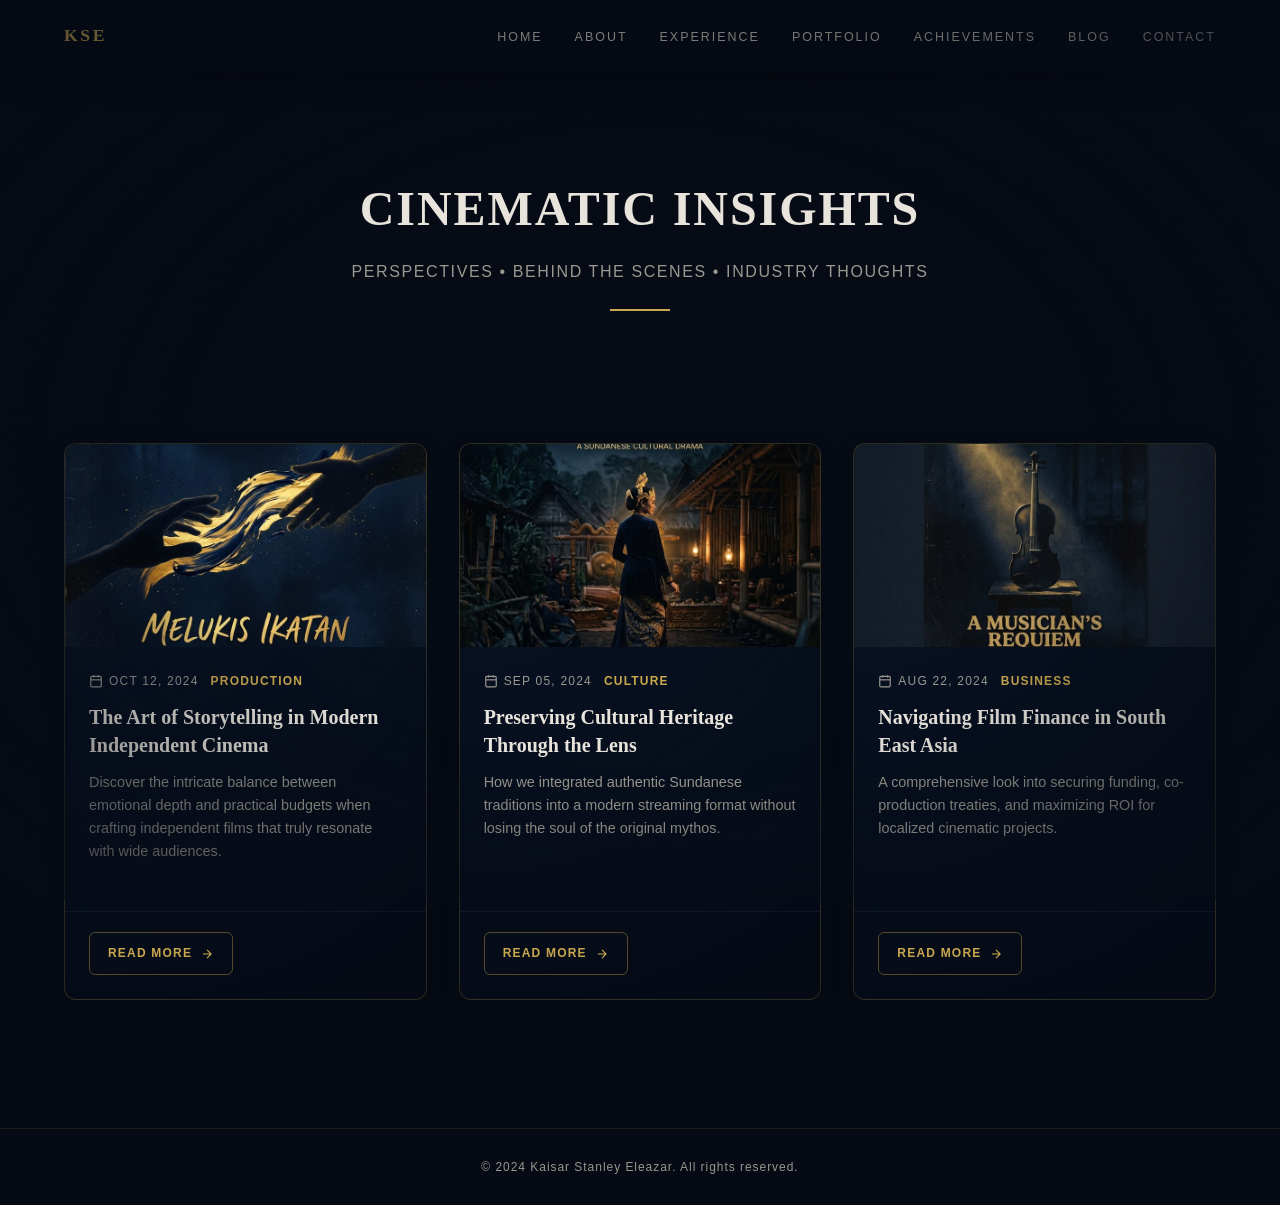
==== blog/index.html @ b25c6822 "fix" ====
<!DOCTYPE html>
<html lang="en">
  <head>
    <meta charset="UTF-8" />
    <meta name="viewport" content="width=device-width, initial-scale=1.0" />
    <title>Blog - Kaisar Stanley Eleazar | Film Producer</title>
    <meta
      name="description"
      content="Insights, behind-the-scenes stories, and perspectives on film production and creative industry by Kaisar Stanley Eleazar."
    />
    <link rel="preconnect" href="https://fonts.googleapis.com" />
    <link rel="preconnect" href="https://fonts.gstatic.com" crossorigin />
    <link
      href="https://fonts.googleapis.com/css2?family=Playfair+Display:ital,wght@0,400;0,600;0,700;1,400&family=Poppins:wght@300;400;500;600&display=swap"
      rel="stylesheet"
    />
    <link rel="stylesheet" href="../css/style.css" />
  </head>
  <body>
    <div class="grain" id="grain" aria-hidden="true"></div>
    <div class="vignette" aria-hidden="true"></div>

    <!-- ========== NAVBAR ========== -->
    <nav class="navbar navbar--solid" id="navbar" role="navigation" aria-label="Main navigation">
      <div class="container navbar__inner">
        <a href="../" class="navbar__logo" id="navLogo">KSE</a>
        <ul class="navbar__links" id="navLinks">
          <li><a href="../#hero" class="navbar__link">Home</a></li>
          <li><a href="../#about" class="navbar__link">About</a></li>
          <li><a href="../#experience" class="navbar__link">Experience</a></li>
          <li><a href="../#portfolio" class="navbar__link">Portfolio</a></li>
          <li><a href="../#achievements" class="navbar__link">Achievements</a></li>
          <li><a href="./" class="navbar__link active">Blog</a></li>
          <li><a href="../#contact" class="navbar__link">Contact</a></li>
        </ul>
        <button class="hamburger" id="hamburger" aria-label="Toggle menu" aria-expanded="false">
          <span></span><span></span><span></span>
        </button>
      </div>
    </nav>

    <!-- ========== BLOG HERO ========== -->
    <section class="blog-hero section-pad" style="padding-top: 180px; padding-bottom: 60px;">
      <div class="container">
        <div class="section-header reveal text-center">
          <h1 class="heading-lg">Cinematic Insights</h1>
          <p class="subtitle" style="margin-left: auto; margin-right: auto; text-align: center;">Perspectives &bull; Behind The Scenes &bull; Industry Thoughts</p>
          <hr class="section-divider" style="margin: 24px auto;" />
        </div>
      </div>
    </section>

    <!-- ========== BLOG LISTING ========== -->
    <section class="blog-listing section-pad" style="padding-top: 0;">
      <div class="container">
        <div class="blog-listing__grid">
          
          <!-- Article 1 -->
          <article class="blog-card reveal d1">
            <a href="art-of-storytelling/" class="blog-card__link">
              <div class="blog-card__img-wrap">
                <img src="../assets/images/melukis-ikatan.jpg" alt="The Art of Storytelling" class="blog-card__img" />
              </div>
              <div class="blog-card__body">
                <div class="blog-card__meta">
                  <span class="blog-card__date">
                    <svg viewBox="0 0 24 24" width="14" height="14" fill="none" stroke="currentColor" stroke-width="2"><rect x="3" y="4" width="18" height="18" rx="2" ry="2"></rect><line x1="16" y1="2" x2="16" y2="6"></line><line x1="8" y1="2" x2="8" y2="6"></line><line x1="3" y1="10" x2="21" y2="10"></line></svg>
                    Oct 12, 2024
                  </span>
                  <span class="blog-card__category">Production</span>
                </div>
                <h2 class="blog-card__title">The Art of Storytelling in Modern Independent Cinema</h2>
                <p class="blog-card__excerpt">
                  Discover the intricate balance between emotional depth and practical budgets when crafting independent films that truly resonate with wide audiences.
                </p>
              </div>
              <div class="blog-card__footer" style="padding: 0 24px 24px;">
                <div class="blog-card__readmore">
                  Read More
                  <svg viewBox="0 0 24 24" fill="none" stroke="currentColor" stroke-width="2"><path d="M5 12h14M12 5l7 7-7 7"/></svg>
                </div>
              </div>
            </a>
          </article>


          <!-- Article 2 -->
          <article class="blog-card reveal d2">
            <a href="preserving-cultural-heritage/" class="blog-card__link">
              <div class="blog-card__img-wrap">
                <img src="../assets/images/rasindeu.jpg" alt="Cultural Heritage" class="blog-card__img" />
              </div>
              <div class="blog-card__body">
                <div class="blog-card__meta">
                  <span class="blog-card__date">
                    <svg viewBox="0 0 24 24" width="14" height="14" fill="none" stroke="currentColor" stroke-width="2"><rect x="3" y="4" width="18" height="18" rx="2" ry="2"></rect><line x1="16" y1="2" x2="16" y2="6"></line><line x1="8" y1="2" x2="8" y2="6"></line><line x1="3" y1="10" x2="21" y2="10"></line></svg>
                    Sep 05, 2024
                  </span>
                  <span class="blog-card__category">Culture</span>
                </div>
                <h2 class="blog-card__title">Preserving Cultural Heritage Through the Lens</h2>
                <p class="blog-card__excerpt">
                  How we integrated authentic Sundanese traditions into a modern streaming format without losing the soul of the original mythos.
                </p>
              </div>
              <div class="blog-card__footer" style="padding: 0 24px 24px;">
                <div class="blog-card__readmore">
                  Read More
                  <svg viewBox="0 0 24 24" fill="none" stroke="currentColor" stroke-width="2"><path d="M5 12h14M12 5l7 7-7 7"/></svg>
                </div>
              </div>
            </a>
          </article>

          <!-- Article 3 -->
          <article class="blog-card reveal d3">
            <a href="navigating-film-finance/" class="blog-card__link">
              <div class="blog-card__img-wrap">
                <!-- Updated with real film image -->
                <img src="../assets/images/musicians-requiem.jpg" alt="Film Finance" class="blog-card__img" />
              </div>
              <div class="blog-card__body">
                <div class="blog-card__meta">
                  <span class="blog-card__date">
                    <svg viewBox="0 0 24 24" width="14" height="14" fill="none" stroke="currentColor" stroke-width="2"><rect x="3" y="4" width="18" height="18" rx="2" ry="2"></rect><line x1="16" y1="2" x2="16" y2="6"></line><line x1="8" y1="2" x2="8" y2="6"></line><line x1="3" y1="10" x2="21" y2="10"></line></svg>
                    Aug 22, 2024
                  </span>
                  <span class="blog-card__category">Business</span>
                </div>
                <h2 class="blog-card__title">Navigating Film Finance in South East Asia</h2>
                <p class="blog-card__excerpt">
                  A comprehensive look into securing funding, co-production treaties, and maximizing ROI for localized cinematic projects.
                </p>
              </div>
              <div class="blog-card__footer" style="padding: 0 24px 24px;">
                <div class="blog-card__readmore">
                  Read More
                  <svg viewBox="0 0 24 24" fill="none" stroke="currentColor" stroke-width="2"><path d="M5 12h14M12 5l7 7-7 7"/></svg>
                </div>
              </div>
            </a>
          </article>

        </div>
      </div>
    </section>

    <!-- ========== BACK TO TOP ========== -->
    <button class="scroll-top" id="scrollTop" aria-label="Scroll to top">
      <svg
        viewBox="0 0 24 24"
        fill="none"
        stroke="currentColor"
        stroke-width="2.5"
        stroke-linecap="round"
        stroke-linejoin="round"
      >
        <polyline points="18 15 12 9 6 15" />
      </svg>
    </button>

    <!-- ========== FOOTER ========== -->
    <footer class="footer" role="contentinfo">
      <div class="container">
        <p class="footer__text">&copy; 2024 Kaisar Stanley Eleazar. All rights reserved.</p>
      </div>
    </footer>

    <!-- Global Interactions -->
    <script src="../js/script.js"></script>
  </body>
</html>
---- css/style.css ----
/* ============================================================
   KAISAR STANLEY ELEAZAR — CINEMATIC PORTFOLIO
   Premium Design System
   ============================================================ */

/* ---------- RESET ---------- */
*,
*::before,
*::after {
  margin: 0;
  padding: 0;
  box-sizing: border-box;
}

:root {
  --bg: #050a14;
  --bg-alt: #0b1d3a;
  --bg-card: rgba(11, 29, 58, 0.5);
  --gold: #c9a74e;
  --gold-dim: rgba(201, 167, 78, 0.35);
  --gold-glow: rgba(201, 167, 78, 0.15);
  --gold-subtle: rgba(201, 167, 78, 0.08);
  --text: #e8e4dc;
  --text-muted: #9a978f;
  --border: rgba(201, 167, 78, 0.12);
  --overlay: rgba(5, 10, 20, 0.7);

  --ff-heading: "Cinzel", serif;
  --ff-body: "Inter", sans-serif;
  --nav-h: 72px;
  --ease: cubic-bezier(0.22, 1, 0.36, 1);
}

html {
  scroll-behavior: smooth;
  -webkit-font-smoothing: antialiased;
}

body {
  font-family: var(--ff-body);
  background: var(--bg);
  color: var(--text);
  line-height: 1.7;
  overflow-x: hidden;
}

img {
  display: block;
  max-width: 100%;
  height: auto;
}

a {
  color: inherit;
  text-decoration: none;
}

ul {
  list-style: none;
}

button {
  font-family: inherit;
}

/* ---------- SCROLLBAR ---------- */
::-webkit-scrollbar {
  width: 5px;
}

::-webkit-scrollbar-track {
  background: var(--bg);
}

::-webkit-scrollbar-thumb {
  background: var(--bg-alt);
  border-radius: 3px;
}

::-webkit-scrollbar-thumb:hover {
  background: var(--gold-dim);
}

::selection {
  background: var(--gold-dim);
  color: var(--text);
}

/* ---------- UTILITIES ---------- */
.container {
  width: 90%;
  max-width: 1200px;
  margin-inline: auto;
}

.section-pad {
  padding-block: clamp(80px, 10vw, 140px);
}

.sr-only {
  position: absolute;
  width: 1px;
  height: 1px;
  overflow: hidden;
  clip: rect(0, 0, 0, 0);
  border: 0;
}

/* ---------- SCROLL PROGRESS ---------- */
.scroll-progress {
  position: fixed;
  top: 0;
  left: 0;
  height: 3px;
  background: linear-gradient(90deg, var(--gold), #e8d48e, var(--gold));
  width: 0%;
  z-index: 10001;
  transition: width 0.1s linear;
  box-shadow: 0 0 10px var(--gold-glow);
}

/* ---------- PRELOADER ---------- */
.preloader {
  position: fixed;
  inset: 0;
  z-index: 20000;
  background: var(--bg);
  display: flex;
  flex-direction: column;
  align-items: center;
  justify-content: center;
  transition:
    opacity 0.8s var(--ease),
    visibility 0.8s;
}

.preloader.hidden {
  opacity: 0;
  visibility: hidden;
  pointer-events: none;
}

.preloader__logo {
  font-family: var(--ff-heading);
  font-size: clamp(1.4rem, 3vw, 2rem);
  letter-spacing: 0.4em;
  text-transform: uppercase;
  color: var(--gold);
  animation: preloaderPulse 1.5s ease-in-out infinite;
}

.preloader__bar {
  width: 140px;
  height: 2px;
  background: rgba(201, 167, 78, 0.12);
  margin-top: 28px;
  border-radius: 2px;
  overflow: hidden;
}

.preloader__fill {
  height: 100%;
  background: var(--gold);
  width: 0;
  animation: preloaderFill 2s var(--ease) forwards;
}

@keyframes preloaderPulse {

  0%,
  100% {
    opacity: 0.4;
  }

  50% {
    opacity: 1;
  }
}

@keyframes preloaderFill {
  to {
    width: 100%;
  }
}

/* ---------- GRAIN & VIGNETTE ---------- */
.grain {
  position: fixed;
  inset: 0;
  pointer-events: none;
  z-index: 9999;
  opacity: 0.04;
  background-image: url("data:image/svg+xml,%3Csvg viewBox='0 0 512 512' xmlns='http://www.w3.org/2000/svg'%3E%3Cfilter id='n'%3E%3CfeTurbulence type='fractalNoise' baseFrequency='0.9' numOctaves='4' stitchTiles='stitch'/%3E%3C/filter%3E%3Crect width='100%25' height='100%25' filter='url(%23n)'/%3E%3C/svg%3E");
  background-size: 256px;
  mix-blend-mode: overlay;
}

.vignette {
  position: fixed;
  inset: 0;
  pointer-events: none;
  z-index: 9998;
  background: radial-gradient(ellipse at center,
      transparent 50%,
      rgba(5, 10, 20, 0.65) 100%);
}

/* ---------- NAVBAR ---------- */
.navbar {
  position: fixed;
  top: 0;
  left: 0;
  right: 0;
  height: var(--nav-h);
  z-index: 5000;
  display: flex;
  align-items: center;
  transition:
    background 0.35s var(--ease),
    box-shadow 0.35s,
    backdrop-filter 0.35s;
}

.navbar.scrolled,
.navbar--solid {
  background: rgba(5, 10, 20, 0.98);
  backdrop-filter: blur(16px);
  -webkit-backdrop-filter: blur(16px);
  box-shadow: 0 1px 30px rgba(0, 0, 0, 0.5);
}

.navbar__inner {
  display: flex;
  align-items: center;
  justify-content: space-between;
}

.navbar__logo {
  font-family: var(--ff-heading);
  font-size: 1.1rem;
  font-weight: 600;
  letter-spacing: 0.15em;
  text-transform: uppercase;
  color: var(--gold);
  transition: opacity 0.3s;
}

.navbar__logo:hover {
  opacity: 0.7;
}

.navbar__links {
  display: flex;
  gap: 32px;
}

.navbar__link {
  position: relative;
  font-size: 0.78rem;
  font-weight: 400;
  letter-spacing: 0.16em;
  text-transform: uppercase;
  color: var(--text-muted);
  transition: color 0.3s;
  padding: 4px 0;
}

.navbar__link::after {
  content: "";
  position: absolute;
  bottom: -2px;
  left: 0;
  width: 0;
  height: 1px;
  background: var(--gold);
  transition: width 0.3s var(--ease);
}

.navbar__link:hover,
.navbar__link.active {
  color: var(--gold);
}

.navbar__link:hover::after,
.navbar__link.active::after {
  width: 100%;
}

/* Hamburger */
.hamburger {
  display: none;
  flex-direction: column;
  gap: 5px;
  background: none;
  border: none;
  cursor: pointer;
  padding: 4px;
  z-index: 5010;
}

.hamburger span {
  display: block;
  width: 24px;
  height: 2px;
  background: var(--text);
  transition:
    transform 0.3s var(--ease),
    opacity 0.3s;
}

.hamburger.open span:nth-child(1) {
  transform: translateY(7px) rotate(45deg);
}

.hamburger.open span:nth-child(2) {
  opacity: 0;
}

.hamburger.open span:nth-child(3) {
  transform: translateY(-7px) rotate(-45deg);
}

/* ---------- TYPOGRAPHY ---------- */
.heading-xl {
  font-family: var(--ff-heading);
  font-size: clamp(2.6rem, 7vw, 5.5rem);
  font-weight: 700;
  line-height: 1.08;
  letter-spacing: 0.05em;
  text-transform: uppercase;
  position: relative;
  display: inline-block;
  overflow: hidden;
}

.heading-lg {
  font-family: var(--ff-heading);
  font-size: clamp(1.8rem, 4vw, 3rem);
  font-weight: 600;
  line-height: 1.2;
  letter-spacing: 0.04em;
  text-transform: uppercase;
  position: relative;
  display: inline-block;
  overflow: hidden;
}

.heading-xl::after,
.heading-lg::after {
  content: "";
  position: absolute;
  top: 0;
  left: -150%;
  width: 100%;
  height: 100%;
  background: linear-gradient(to right,
      transparent 0%,
      rgba(255, 255, 255, 0) 30%,
      rgba(255, 255, 255, 0.4) 50%,
      rgba(255, 255, 255, 0) 70%,
      transparent 100%);
  transform: skewX(-25deg);
  animation: shine-sweep 6s infinite;
  pointer-events: none;
}

.heading-md {
  font-family: var(--ff-heading);
  font-size: clamp(1.15rem, 2.5vw, 1.6rem);
  font-weight: 500;
  line-height: 1.35;
  letter-spacing: 0.03em;
}

.subtitle {
  font-size: clamp(0.85rem, 1.5vw, 1rem);
  color: var(--text-muted);
  font-weight: 300;
  letter-spacing: 0.1em;
  text-transform: uppercase;
}

.body-text {
  font-size: clamp(0.95rem, 1.3vw, 1.05rem);
  line-height: 1.85;
  color: var(--text-muted);
}

/* Section Header */
.section-header {
  text-align: center;
  margin-bottom: clamp(40px, 6vw, 72px);
}

.section-header .heading-lg {
  margin-bottom: 12px;
}

.section-divider {
  display: block;
  width: 60px;
  height: 2px;
  background: var(--gold);
  margin: 18px auto 0;
  border: none;
}

/* ---------- BUTTONS ---------- */
.btn {
  display: inline-flex;
  align-items: center;
  gap: 10px;
  padding: 15px 40px;
  border: 1px solid var(--gold);
  color: var(--gold);
  font-family: var(--ff-body);
  font-size: 0.8rem;
  font-weight: 500;
  letter-spacing: 0.2em;
  text-transform: uppercase;
  background: transparent;
  cursor: pointer;
  position: relative;
  overflow: hidden;
  transition:
    color 0.4s,
    box-shadow 0.4s;
  z-index: 1;
}

.btn::before {
  content: "";
  position: absolute;
  inset: 0;
  background: var(--gold);
  transform: scaleX(0);
  transform-origin: left;
  transition: transform 0.4s var(--ease);
  z-index: -1;
}

.btn:hover::before {
  transform: scaleX(1);
}

.btn:hover {
  color: var(--bg);
  box-shadow:
    0 0 40px var(--gold-glow),
    0 0 80px rgba(201, 167, 78, 0.08);
}

.btn svg {
  transition: transform 0.3s;
}

.btn:hover svg {
  transform: translateX(4px);
}

/* ---------- HERO ---------- */
.hero {
  position: relative;
  min-height: 100vh;
  min-height: 100svh;
  display: flex;
  align-items: center;
  overflow: hidden;
  background-color: #050a14;
  background-image: url("../assets/images/hero-bg.jpg");
  background-position: center;
  background-size: cover;
  background-repeat: no-repeat;
}

.hero__particles {
  position: absolute;
  inset: 0;
  width: 100%;
  height: 100%;
  z-index: 1;
  pointer-events: none;
  opacity: 0.6;
}

.hero__overlay {
  position: absolute;
  inset: 0;
  z-index: 2;
  background: radial-gradient(circle at center,
      transparent 0%,
      rgba(5, 10, 20, 0.4) 100%),
    linear-gradient(180deg,
      rgba(5, 10, 20, 0.2) 0%,
      rgba(5, 10, 20, 0.8) 100%);
  pointer-events: none;
}

.hero__status-badge {
  display: inline-flex;
  align-items: center;
  gap: 10px;
  padding: 8px 16px;
  background: rgba(201, 167, 78, 0.05);
  border: 1px solid rgba(201, 167, 78, 0.15);
  border-radius: 100px;
  margin-bottom: 24px;
  backdrop-filter: blur(8px);
  -webkit-backdrop-filter: blur(8px);
}

.hero__status-dot {
  width: 8px;
  height: 8px;
  background: var(--gold);
  border-radius: 50%;
  position: relative;
}

.hero__status-dot::after {
  content: "";
  position: absolute;
  inset: -4px;
  border-radius: 50%;
  border: 1px solid var(--gold);
  animation: badgePulse 2s infinite;
}

@keyframes badgePulse {
  0% {
    transform: scale(0.5);
    opacity: 1;
  }

  100% {
    transform: scale(2.5);
    opacity: 0;
  }
}

.hero__status-text {
  font-size: 0.7rem;
  letter-spacing: 0.15em;
  text-transform: uppercase;
  color: var(--gold);
  font-weight: 500;
}

/* Legacy Layers Removed — Using Particles & Overlay Above */

/* ── Hero Split Layout ── */
.hero__split {
  position: relative;
  z-index: 5;
  display: grid;
  grid-template-columns: 1.1fr 0.9fr;
  gap: clamp(40px, 6vw, 80px);
  align-items: center;
  padding-top: var(--nav-h);
}

.hero__text {
  text-align: left;
}

.hero__eyebrow {
  display: inline-block;
  font-size: 0.72rem;
  letter-spacing: 0.4em;
  text-transform: uppercase;
  color: var(--gold);
  margin-bottom: 20px;
  opacity: 0;
  animation: fadeUp 1s var(--ease) 0.4s forwards;
}

.hero__title {
  margin-bottom: 20px;
  font-weight: 800;
  text-transform: uppercase;
  letter-spacing: 0.1em;
  background: radial-gradient(circle at center,
      #fff2ad 0%,
      #c9a74e 35%,
      #8a6e2f 70%,
      #c9a74e 100%);
  background-size: 200% 200%;
  background-position: center;
  -webkit-background-clip: text;
  background-clip: text;
  -webkit-text-fill-color: transparent;
  position: relative;
  overflow: hidden;
  display: inline-block;
  opacity: 0;
  animation:
    titleEntrance 1.2s var(--ease) 0.6s forwards,
    heroFloat 6s ease-in-out infinite;
  transition:
    filter 0.5s var(--ease),
    text-shadow 0.5s var(--ease),
    letter-spacing 0.5s var(--ease);
}

@keyframes titleEntrance {
  0% {
    opacity: 0;
    transform: translateY(30px) scale(0.98);
    letter-spacing: 0.25em;
  }

  100% {
    opacity: 1;
    transform: translateY(0) scale(1);
    letter-spacing: 0.1em;
  }
}

.hero__title::after {
  content: "";
  position: absolute;
  top: 0;
  left: -150%;
  width: 100%;
  height: 100%;
  background: linear-gradient(to right,
      transparent 0%,
      rgba(255, 255, 255, 0) 30%,
      rgba(255, 255, 255, 0.5) 50%,
      rgba(255, 255, 255, 0) 70%,
      transparent 100%);
  transform: skewX(-25deg);
  animation: shine-sweep 6s infinite 2s;
  pointer-events: none;
}

.hero__title:hover {
  filter: brightness(1.1);
  text-shadow: 0 0 20px rgba(201, 167, 78, 0.3);
  letter-spacing: 0.12em;
}

@keyframes shine-sweep {
  0% {
    left: -150%;
  }

  25% {
    left: 150%;
  }

  100% {
    left: 150%;
  }
}

@keyframes heroFloat {

  0%,
  100% {
    transform: translateY(0);
  }

  50% {
    transform: translateY(-10px);
  }
}

.hero__role {
  font-family: var(--ff-heading);
  font-size: clamp(1rem, 2vw, 1.35rem);
  font-weight: 400;
  letter-spacing: 0.3em;
  text-transform: uppercase;
  color: var(--gold);
  margin-bottom: 18px;
  opacity: 0;
  animation: fadeUp 1s var(--ease) 0.8s forwards;
  text-shadow: 0 1px 20px rgba(5, 10, 20, 0.8);
}

.hero__desc {
  max-width: 500px;
  font-size: clamp(0.9rem, 1.2vw, 1.05rem);
  color: var(--text-muted);
  margin-bottom: 36px;
  opacity: 0;
  animation: fadeUp 1s var(--ease) 1s forwards;
  text-shadow: 0 1px 20px rgba(5, 10, 20, 0.8);
}

.hero__cta {
  display: flex;
  gap: 16px;
  flex-wrap: wrap;
  opacity: 0;
  animation: fadeUp 1s var(--ease) 1.2s forwards;
}

/* Ghost button variant */
.btn--ghost {
  background: transparent;
  border-color: var(--border);
  color: var(--text-muted);
}

.btn--ghost::before {
  background: rgba(201, 167, 78, 0.15);
}

.btn--ghost:hover {
  color: var(--gold);
  border-color: var(--gold-dim);
  box-shadow: none;
}

/* ── Hero Photo Frame ── */
.hero__photo {
  display: flex;
  flex-direction: column;
  align-items: center;
  opacity: 0;
  animation: fadeUp 1s var(--ease) 0.8s forwards;
  will-change: transform;
  transition: transform 0.2s ease-out;
}

.hero__photo-frame {
  position: relative;
  width: clamp(260px, 22vw, 380px);
  border-radius: 12px;
  overflow: hidden;
}

.hero__photo-frame img {
  width: 100%;
  aspect-ratio: 3/4;
  object-fit: cover;
  object-position: top center;
  filter: contrast(1.08) brightness(0.92) saturate(0.95);
  transition: transform 0.8s var(--ease);
}

.hero__photo-frame:hover img {
  transform: scale(1.05);
}

/* Offset gold border */
.hero__photo-border {
  position: absolute;
  inset: 12px -12px -12px 12px;
  border: 1.5px solid var(--gold-dim);
  border-radius: 12px;
  pointer-events: none;
  transition: border-color 0.4s;
}

.hero__photo-frame:hover .hero__photo-border {
  border-color: var(--gold);
}

/* Badge below photo */
.hero__photo-badge {
  display: inline-flex;
  align-items: center;
  gap: 8px;
  margin-top: 28px;
  padding: 6px 16px;
  font-size: 0.7rem;
  letter-spacing: 0.15em;
  text-transform: uppercase;
  color: var(--gold);
  opacity: 0;
  animation: fadeUp 1s var(--ease) 1.4s forwards;
}

.hero__photo-badge-dot {
  width: 6px;
  height: 6px;
  border-radius: 50%;
  background: #25d366;
  box-shadow: 0 0 8px rgba(37, 211, 102, 0.5);
  animation: dotPulse 2s ease-in-out infinite;
}

@keyframes dotPulse {

  0%,
  100% {
    opacity: 1;
    transform: scale(1);
  }

  50% {
    opacity: 0.6;
    transform: scale(1.3);
  }
}

.hero__scroll {
  position: absolute;
  bottom: 32px;
  left: 50%;
  transform: translateX(-50%);
  display: flex;
  flex-direction: column;
  align-items: center;
  gap: 8px;
  z-index: 5;
  opacity: 0;
  animation: fadeUp 1s var(--ease) 1.6s forwards;
}

.hero__scroll-label {
  font-size: 0.6rem;
  letter-spacing: 0.35em;
  text-transform: uppercase;
  color: var(--text-muted);
}

.hero__scroll-line {
  width: 1px;
  height: 40px;
  background: linear-gradient(180deg, var(--gold), transparent);
  animation: scrollPulse 2s ease-in-out infinite;
}

@keyframes scrollPulse {

  0%,
  100% {
    opacity: 0.25;
    transform: scaleY(0.7);
  }

  50% {
    opacity: 1;
    transform: scaleY(1);
  }
}

@keyframes fadeUp {
  from {
    opacity: 0;
    transform: translateY(30px);
  }

  to {
    opacity: 1;
    transform: translateY(0);
  }
}

/* ---------- ABOUT ---------- */
.about {
  position: relative;
  overflow: hidden;
}

.about__grid {
  display: grid;
  grid-template-columns: 1fr 1.2fr;
  gap: clamp(40px, 6vw, 80px);
  align-items: center;
}

.about__img-wrap {
  position: relative;
  border-radius: 6px;
  overflow: hidden;
  animation: floatY 6s ease-in-out infinite;
  transform-style: preserve-3d;
  perspective: 600px;
}

@keyframes floatY {

  0%,
  100% {
    transform: translateY(0);
  }

  50% {
    transform: translateY(-12px);
  }
}

.about__img-wrap::before {
  content: "";
  position: absolute;
  inset: 0;
  background: linear-gradient(180deg,
      transparent 40%,
      rgba(5, 10, 20, 0.55) 100%);
  z-index: 1;
}

.about__img-wrap::after {
  content: "";
  position: absolute;
  inset: -2px;
  border: 1px solid var(--border);
  border-radius: 6px;
  z-index: 2;
  pointer-events: none;
}

.about__img-wrap img {
  width: 100%;
  aspect-ratio: 3/4;
  object-fit: cover;
  transition: transform 0.8s var(--ease);
}

.about__img-wrap:hover img {
  transform: scale(1.05);
}

.about__eyebrow {
  font-size: 0.7rem;
  letter-spacing: 0.3em;
  text-transform: uppercase;
  color: var(--gold);
  margin-bottom: 18px;
  display: block;
}

.about__title {
  margin-bottom: 24px;
}

.about__philosophy {
  font-family: var(--ff-heading);
  font-size: clamp(1.05rem, 1.8vw, 1.25rem);
  font-weight: 400;
  font-style: italic;
  line-height: 1.75;
  color: var(--text);
  margin-bottom: 20px;
}

.about__badge {
  display: inline-flex;
  align-items: center;
  gap: 12px;
  padding: 12px 22px;
  background: var(--bg-card);
  border: 1px solid var(--border);
  border-radius: 4px;
  margin-top: 18px;
  transition: all 0.4s var(--ease);
  cursor: default;
}

.about__badge:hover {
  background: var(--gold);
  border-color: var(--gold);
  transform: translateY(-2px);
  box-shadow: 0 10px 25px rgba(201, 167, 78, 0.3);
}

.about__badge-line {
  width: 24px;
  height: 1px;
  background: var(--gold);
  transition: all 0.4s var(--ease);
}

.about__badge:hover .about__badge-line {
  width: 40px;
  background: var(--bg);
}

.about__badge-text {
  font-size: 0.82rem;
  font-weight: 600;
  letter-spacing: 0.08em;
  color: var(--gold);
  transition: all 0.4s var(--ease);
}

.about__badge:hover .about__badge-text {
  color: var(--bg);
  text-shadow: none;
}

/* ---------- CURSOR GLOW ---------- */
.cursor-glow {
  position: fixed;
  top: 0;
  left: 0;
  width: 400px;
  height: 400px;
  background: radial-gradient(circle, rgba(201, 167, 78, 0.15) 0%, rgba(201, 167, 78, 0) 70%);
  border-radius: 50%;
  pointer-events: none;
  z-index: 9999;
  transform: translate(-50%, -50%);
  transition: opacity 0.3s var(--ease);
  mix-blend-mode: screen;
}

/* ---------- GLOW ORBS ---------- */
.glow-orb {
  position: absolute;
  border-radius: 50%;
  filter: blur(100px);
  pointer-events: none;
  z-index: 0;
}

.glow-orb--gold {
  background: var(--gold-glow);
}

.glow-orb--blue {
  background: rgba(11, 29, 58, 0.5);
}

/* ---------- EXPERIENCE ---------- */
.experience {
  position: relative;
  background: linear-gradient(180deg,
      var(--bg) 0%,
      var(--bg-alt) 50%,
      var(--bg) 100%);
}

.experience__grid {
  display: grid;
  grid-template-columns: repeat(auto-fit, minmax(280px, 1fr));
  gap: 24px;
}

.experience__card {
  background: radial-gradient(circle at top left, rgba(201, 167, 78, 0.08) 0%, rgba(11, 29, 58, 0.3) 35%, rgba(5, 10, 20, 0.95) 100%);
  backdrop-filter: blur(8px);
  -webkit-backdrop-filter: blur(8px);
  border: 1px solid var(--border);
  border-radius: 8px;
  padding: 34px 28px;
  transition:
    transform 0.4s var(--ease),
    box-shadow 0.4s,
    border-color 0.4s;
  transform-style: preserve-3d;
  perspective: 600px;
}

.experience__card:hover {
  transform: translateY(-8px);
  box-shadow:
    0 20px 60px rgba(0, 0, 0, 0.4),
    0 0 30px var(--gold-glow);
  border-color: var(--gold-dim);
}

.experience__card-icon {
  width: 42px;
  height: 42px;
  margin-bottom: 18px;
  color: var(--gold);
}

.experience__card-icon svg {
  width: 30px;
  height: 30px;
}

.experience__card-title {
  font-family: var(--ff-heading);
  font-size: 1rem;
  font-weight: 600;
  letter-spacing: 0.06em;
  margin-bottom: 10px;
}

.experience__card-text {
  font-size: 0.9rem;
  color: var(--text-muted);
  line-height: 1.6;
}

.experience__tags {
  display: flex;
  flex-wrap: wrap;
  gap: 8px;
  margin-top: 14px;
}

.experience__tag {
  padding: 5px 14px;
  background: var(--gold-subtle);
  border: 1px solid rgba(201, 167, 78, 0.15);
  border-radius: 3px;
  font-size: 0.75rem;
  letter-spacing: 0.06em;
  color: var(--gold);
}

/* ---------- PORTFOLIO ---------- */
.portfolio {
  position: relative;
}

.portfolio__grid {
  display: grid;
  grid-template-columns: repeat(3, 1fr);
  gap: 24px;
}

.portfolio__card {
  position: relative;
  border-radius: 8px;
  overflow: hidden;
  cursor: pointer;
  aspect-ratio: 2/3;
  transform-style: preserve-3d;
  perspective: 800px;
}

.portfolio__card::before {
  content: "";
  position: absolute;
  inset: 0;
  background: radial-gradient(circle at top left, rgba(201, 167, 78, 0.15) 0%, transparent 50%);
  opacity: 0;
  z-index: 2;
  transition: opacity 0.5s var(--ease);
  pointer-events: none;
}

.portfolio__card:hover::before {
  opacity: 1;
}

.portfolio__card-img {
  width: 100%;
  height: 100%;
  object-fit: cover;
  transition: transform 0.8s var(--ease);
}

.portfolio__card:hover .portfolio__card-img {
  transform: scale(1.08);
}

.portfolio__card-overlay {
  position: absolute;
  inset: 0;
  background: linear-gradient(0deg,
      rgba(5, 10, 20, 0.95) 0%,
      rgba(5, 10, 20, 0.15) 55%,
      transparent 100%);
  display: flex;
  flex-direction: column;
  justify-content: flex-end;
  padding: 28px 24px;
  transition: background 0.4s;
}

.portfolio__card:hover .portfolio__card-overlay {
  background: linear-gradient(0deg,
      rgba(5, 10, 20, 0.98) 0%,
      rgba(5, 10, 20, 0.55) 60%,
      rgba(5, 10, 20, 0.3) 100%);
}

.portfolio__card-role {
  font-size: 0.65rem;
  letter-spacing: 0.28em;
  text-transform: uppercase;
  color: var(--gold);
  margin-bottom: 6px;
}

.portfolio__card-title {
  font-family: var(--ff-heading);
  font-size: 1.15rem;
  font-weight: 600;
  letter-spacing: 0.04em;
  margin-bottom: 8px;
}

.portfolio__card-desc {
  font-size: 0.85rem;
  color: var(--text-muted);
  line-height: 1.5;
  max-height: 0;
  overflow: hidden;
  opacity: 0;
  transition:
    max-height 0.5s var(--ease),
    opacity 0.3s;
}

.portfolio__card:hover .portfolio__card-desc {
  max-height: 80px;
  opacity: 1;
}

.portfolio__card-cta {
  display: inline-flex;
  align-items: center;
  gap: 8px;
  font-size: 0.72rem;
  letter-spacing: 0.15em;
  text-transform: uppercase;
  color: var(--gold);
  margin-top: 10px;
  opacity: 0;
  transform: translateY(10px);
  transition:
    opacity 0.3s,
    transform 0.4s var(--ease);
}

.portfolio__card:hover .portfolio__card-cta {
  opacity: 1;
  transform: translateY(0);
}

.portfolio__card-cta svg {
  width: 14px;
  height: 14px;
}

/* ---------- OTHER PROJECTS ---------- */
.other-projects {
  background: linear-gradient(180deg,
      var(--bg) 0%,
      var(--bg-alt) 50%,
      var(--bg) 100%);
}

.other-projects__grid {
  display: grid;
  grid-template-columns: repeat(auto-fit, minmax(360px, 1fr));
  gap: 24px;
}

.other-projects__card {
  display: grid;
  grid-template-columns: 140px 1fr;
  gap: 20px;
  background: var(--bg-card);
  border: 1px solid var(--border);
  border-radius: 8px;
  overflow: hidden;
  transition:
    transform 0.4s var(--ease),
    box-shadow 0.4s,
    border-color 0.4s;
  transform-style: preserve-3d;
  perspective: 600px;
}

.other-projects__card:hover {
  transform: translateY(-5px);
  box-shadow:
    0 16px 48px rgba(0, 0, 0, 0.35),
    0 0 20px var(--gold-glow);
  border-color: var(--gold-dim);
}

.other-projects__card-img {
  width: 100%;
  height: 100%;
  object-fit: cover;
}

.other-projects__card-body {
  padding: 24px 20px 24px 0;
  display: flex;
  flex-direction: column;
  justify-content: center;
}

.other-projects__card-role {
  font-size: 0.68rem;
  letter-spacing: 0.22em;
  text-transform: uppercase;
  color: var(--gold);
  margin-bottom: 6px;
}

.other-projects__card-title {
  font-family: var(--ff-heading);
  font-size: 1.05rem;
  font-weight: 600;
  letter-spacing: 0.04em;
  margin-bottom: 6px;
}

.other-projects__card-desc {
  font-size: 0.85rem;
  color: var(--text-muted);
  line-height: 1.5;
}

/* ---------- ACHIEVEMENTS ---------- */
.achievements {
  position: relative;
  overflow: hidden;
}

.achievements__quote {
  font-family: var(--ff-heading);
  font-size: clamp(1.15rem, 2.5vw, 1.7rem);
  font-weight: 400;
  font-style: italic;
  line-height: 1.7;
  text-align: center;
  max-width: 750px;
  margin: 0 auto 56px;
  position: relative;
  padding-top: 40px;
}

.achievements__quote::before {
  content: "\201C";
  font-size: 5rem;
  color: var(--gold-dim);
  font-family: var(--ff-heading);
  position: absolute;
  top: -10px;
  left: 50%;
  transform: translateX(-50%);
  line-height: 1;
}

/* ---- TIMELINE ---- */
.timeline {
  position: relative;
  max-width: 800px;
  margin-inline: auto;
  padding: 20px 0;
}

/* Center vertical line */
.timeline::before {
  content: "";
  position: absolute;
  top: 0;
  bottom: 0;
  left: 50%;
  width: 2px;
  background: linear-gradient(180deg,
      transparent 0%,
      var(--gold-dim) 10%,
      var(--gold-dim) 90%,
      transparent 100%);
  transform: translateX(-50%);
}

.timeline__item {
  position: relative;
  display: flex;
  align-items: flex-start;
  margin-bottom: 48px;
}

.timeline__item:last-child {
  margin-bottom: 0;
}

/* Alternating layout */
.timeline__item--right {
  flex-direction: row;
  padding-left: calc(50% + 36px);
}

.timeline__item--left {
  flex-direction: row-reverse;
  padding-right: calc(50% + 36px);
}

/* Dot on center line */
.timeline__dot {
  position: absolute;
  left: 50%;
  top: 24px;
  transform: translateX(-50%);
  width: 48px;
  height: 48px;
  border-radius: 50%;
  background: var(--bg);
  border: 2px solid var(--gold-dim);
  display: flex;
  align-items: center;
  justify-content: center;
  z-index: 2;
  transition:
    border-color 0.4s,
    box-shadow 0.4s;
}

.timeline__item:hover .timeline__dot {
  border-color: var(--gold);
  box-shadow:
    0 0 24px var(--gold-glow),
    0 0 48px rgba(201, 167, 78, 0.08);
}

.timeline__number {
  font-family: var(--ff-heading);
  font-size: 0.75rem;
  font-weight: 600;
  color: var(--gold);
  letter-spacing: 0.06em;
}

/* Card */
.timeline__card {
  background: radial-gradient(circle at top left, rgba(201, 167, 78, 0.08) 0%, rgba(11, 29, 58, 0.3) 35%, rgba(5, 10, 20, 0.95) 100%);
  backdrop-filter: blur(16px);
  -webkit-backdrop-filter: blur(16px);
  border: 1px solid rgba(201, 167, 78, 0.15);
  border-radius: 12px;
  overflow: hidden;
  width: 100%;
  position: relative;
  box-shadow: 0 4px 30px rgba(0, 0, 0, 0.2);
  transition:
    border-color 0.4s,
    box-shadow 0.4s,
    transform 0.4s var(--ease);
}

.timeline__card-img {
  position: relative;
  overflow: hidden;
}

.timeline__card-img img {
  width: 100%;
  aspect-ratio: 16/9;
  object-fit: cover;
  transition: transform 0.6s var(--ease);
}

.timeline__item:hover .timeline__card-img img {
  transform: scale(1.06);
}

.timeline__card-img::after {
  content: "";
  position: absolute;
  inset: 0;
  background: linear-gradient(180deg,
      transparent 30%,
      rgba(16, 26, 46, 0.8) 85%,
      rgba(16, 26, 46, 1) 100%);
}

.timeline__card-body {
  padding: 24px;
}

.timeline__item:hover .timeline__card {
  border-color: rgba(201, 167, 78, 0.35);
  background: radial-gradient(circle at top left, rgba(201, 167, 78, 0.12) 0%, rgba(11, 29, 58, 0.4) 40%, rgba(5, 10, 20, 1) 100%);
  box-shadow:
    0 16px 40px rgba(0, 0, 0, 0.45),
    0 0 20px var(--gold-glow);
  transform: translateY(-4px);
}

/* Arrow pointing to center line */
.timeline__item--right .timeline__card::before {
  content: "";
  position: absolute;
  left: -8px;
  top: 28px;
  width: 16px;
  height: 16px;
  background: var(--bg-card);
  border-left: 1px solid var(--border);
  border-bottom: 1px solid var(--border);
  transform: rotate(45deg);
}

.timeline__item--left .timeline__card::before {
  content: "";
  position: absolute;
  right: -8px;
  top: 28px;
  width: 16px;
  height: 16px;
  background: var(--bg-card);
  border-right: 1px solid var(--border);
  border-top: 1px solid var(--border);
  transform: rotate(45deg);
}

.timeline__year {
  display: inline-block;
  font-family: var(--ff-heading);
  font-size: 0.72rem;
  font-weight: 600;
  color: var(--gold);
  letter-spacing: 0.15em;
  padding: 4px 14px;
  background: var(--gold-subtle);
  border: 1px solid rgba(201, 167, 78, 0.15);
  border-radius: 20px;
  margin-bottom: 14px;
}

.timeline__title {
  font-family: var(--ff-heading);
  font-size: 1.1rem;
  font-weight: 600;
  letter-spacing: 0.04em;
  margin-bottom: 10px;
}

.timeline__desc {
  font-size: 0.88rem;
  color: var(--text-muted);
  line-height: 1.7;
  margin-bottom: 16px;
}

.timeline__films {
  display: flex;
  flex-wrap: wrap;
  gap: 8px;
}

.timeline__film {
  display: inline-flex;
  align-items: center;
  gap: 6px;
  padding: 5px 12px;
  background: rgba(201, 167, 78, 0.06);
  border: 1px solid rgba(201, 167, 78, 0.12);
  border-radius: 4px;
  font-size: 0.74rem;
  color: var(--gold);
  letter-spacing: 0.04em;
}

.timeline__film svg {
  width: 12px;
  height: 12px;
  flex-shrink: 0;
}

/* ---------- TESTIMONIALS ---------- */
.testimonials {
  position: relative;
  background: linear-gradient(180deg, var(--bg) 0%, var(--bg-alt) 50%, var(--bg) 100%);
}

.testimonials__grid {
  display: grid;
  grid-template-columns: repeat(auto-fit, minmax(320px, 1fr));
  gap: 24px;
}

.testimonial-card {
  position: relative;
  background: radial-gradient(circle at top left, rgba(201, 167, 78, 0.08) 0%, rgba(11, 29, 58, 0.3) 35%, rgba(5, 10, 20, 0.95) 100%);
  backdrop-filter: blur(12px);
  -webkit-backdrop-filter: blur(12px);
  border: 1px solid rgba(201, 167, 78, 0.1);
  border-radius: 12px;
  padding: 32px 28px;
  display: flex;
  flex-direction: column;
  transition: transform 0.4s var(--ease), box-shadow 0.4s, border-color 0.4s;
}

.testimonial-card:hover {
  transform: translateY(-8px);
  box-shadow: 0 16px 48px rgba(0, 0, 0, 0.4), 0 0 20px rgba(201, 167, 78, 0.15);
  border-color: rgba(201, 167, 78, 0.4);
}

.testimonial-card__quote-icon {
  width: 32px;
  height: 32px;
  color: var(--gold);
  margin-bottom: 20px;
}

.testimonial-card__text {
  font-family: var(--ff-body);
  font-size: 0.95rem;
  color: var(--text);
  line-height: 1.7;
  font-style: italic;
  flex-grow: 1;
  margin-bottom: 32px;
}

.testimonial-card__client {
  display: flex;
  align-items: center;
  gap: 16px;
  border-top: 1px solid rgba(255, 255, 255, 0.08);
  padding-top: 20px;
}

.testimonial-card__avatar {
  width: 48px;
  height: 48px;
  background: var(--gold-subtle);
  border: 1px solid rgba(201, 167, 78, 0.3);
  border-radius: 50%;
  display: flex;
  align-items: center;
  justify-content: center;
  flex-shrink: 0;
}

.testimonial-card__initials {
  font-family: var(--ff-heading);
  font-size: 0.9rem;
  font-weight: 700;
  color: var(--gold);
  letter-spacing: 0.05em;
}

.testimonial-card__info {
  display: flex;
  flex-direction: column;
}

.testimonial-card__name {
  font-family: var(--ff-heading);
  font-size: 0.95rem;
  font-weight: 600;
  color: var(--text);
  margin-bottom: 4px;
}

.testimonial-card__role {
  font-size: 0.75rem;
  color: var(--gold);
  text-transform: uppercase;
  letter-spacing: 0.1em;
}

/* ---------- CONTACT ---------- */
.contact {
  position: relative;
  background: linear-gradient(180deg, var(--bg) 0%, var(--bg-alt) 100%);
}

.contact__grid {
  display: grid;
  grid-template-columns: 1fr 1fr;
  gap: clamp(40px, 6vw, 80px);
  align-items: start;
}

.contact__form-card {
  padding: 40px;
  background: radial-gradient(circle at top left,
      rgba(201, 167, 78, 0.15) 0%,
      rgba(11, 29, 58, 0.2) 40%,
      rgba(5, 10, 20, 0.95) 100%);
  backdrop-filter: blur(12px);
  -webkit-backdrop-filter: blur(12px);
  border: 1px solid rgba(201, 167, 78, 0.2);
  border-radius: 12px;
  box-shadow: 0 20px 50px rgba(0, 0, 0, 0.4),
    inset 0 0 30px rgba(201, 167, 78, 0.05);
}

.contact__title {
  margin-bottom: 12px;
  color: #fff;
  text-shadow: 0 2px 10px rgba(201, 167, 78, 0.3);
}

.contact__text {
  font-size: clamp(0.95rem, 1.3vw, 1.05rem);
  color: rgba(255, 255, 255, 0.7);
  line-height: 1.85;
  margin-bottom: 40px;
}

.contact__form {
  display: grid;
  gap: 32px;
}

.contact__form-row {
  display: grid;
  grid-template-columns: 1fr 1fr;
  gap: 20px;
}

.contact__form input,
.contact__form select,
.contact__form textarea {
  width: 100%;
  padding: 16px 0;
  background: transparent;
  border: none;
  border-bottom: 1px solid rgba(201, 167, 78, 0.3);
  color: var(--text);
  font-family: var(--ff-body);
  font-size: 0.85rem;
  letter-spacing: 0.1em;
  text-transform: uppercase;
  transition: all 0.4s var(--ease);
  border-radius: 0;
}

.contact__form textarea {
  text-transform: none;
  letter-spacing: normal;
  font-size: 1rem;
  margin-top: 8px;
}

.contact__form input:focus,
.contact__form select:focus,
.contact__form textarea:focus {
  outline: none;
  border-bottom-color: var(--gold);
  padding-left: 12px;
}

.contact__form select {
  appearance: none;
  cursor: pointer;
  background: url("data:image/svg+xml,%3Csvg xmlns='http://www.w3.org/2000/svg' width='12' height='12' fill='none' stroke='%23C9A74E' stroke-width='2' stroke-linecap='round' stroke-linejoin='round'%3E%3Cpath d='M3 4.5l3 3 3-3'/%3E%3C/svg%3E") no-repeat right center;
}

.contact__form select option {
  background: var(--bg-alt);
  color: var(--text);
}

.btn--whatsapp {
  margin-top: 12px;
  display: inline-flex;
  align-items: center;
  justify-content: center;
  gap: 16px;
  background: var(--gold);
  color: var(--bg);
  border: 1px solid var(--gold);
  font-weight: 600;
  letter-spacing: 0.15em;
  text-transform: uppercase;
  padding: 18px 32px;
  border-radius: 4px;
  transition: all 0.4s var(--ease);
  cursor: pointer;
}

.btn--whatsapp:hover {
  background: #fff2ad;
  border-color: #fff2ad;
  transform: translateY(-4px);
  box-shadow: 0 10px 30px rgba(201, 167, 78, 0.4);
}

.btn__icon {
  width: 18px;
  height: 18px;
  stroke: var(--bg);
}

@media (max-width: 991px) {
  .contact__grid {
    grid-template-columns: 1fr;
    gap: 60px;
  }

  .contact__form-row {
    grid-template-columns: 1fr;
    gap: 24px;
  }
}

/* Contact info cards */
.contact__info {
  display: flex;
  flex-direction: column;
  gap: 16px;
}

.contact__card {
  display: flex;
  align-items: center;
  gap: 18px;
  padding: 22px 24px;
  background: radial-gradient(circle at top left, rgba(201, 167, 78, 0.08) 0%, rgba(11, 29, 58, 0.3) 35%, rgba(5, 10, 20, 0.95) 100%);
  backdrop-filter: blur(8px);
  border: 1px solid var(--border);
  border-radius: 8px;
  transition:
    border-color 0.3s,
    box-shadow 0.3s,
    transform 0.4s var(--ease);
}

.contact__card:hover {
  border-color: var(--gold-dim);
  box-shadow:
    0 10px 36px rgba(0, 0, 0, 0.3),
    0 0 16px var(--gold-glow);
  transform: translateY(-4px);
}

.contact__card-icon {
  width: 44px;
  height: 44px;
  display: flex;
  align-items: center;
  justify-content: center;
  background: var(--gold-subtle);
  border: 1px solid rgba(201, 167, 78, 0.15);
  border-radius: 50%;
  flex-shrink: 0;
}

.contact__card-icon svg {
  width: 20px;
  height: 20px;
  color: var(--gold);
}

.contact__card-label {
  font-size: 0.7rem;
  letter-spacing: 0.18em;
  text-transform: uppercase;
  color: var(--gold);
  margin-bottom: 4px;
}

.contact__card-value {
  font-size: 0.92rem;
  color: var(--text);
}

/* ---------- FOOTER ---------- */
.footer {
  padding: 28px 0;
  border-top: 1px solid var(--border);
  text-align: center;
}

.footer__text {
  font-size: 0.75rem;
  color: var(--text-muted);
  letter-spacing: 0.08em;
}

/* ---------- WHATSAPP FLOAT ---------- */
.whatsapp-float {
  position: fixed;
  bottom: 28px;
  right: 28px;
  z-index: 8000;
  width: 56px;
  height: 56px;
  background: #25d366;
  border-radius: 50%;
  display: flex;
  align-items: center;
  justify-content: center;
  box-shadow: 0 4px 20px rgba(37, 211, 102, 0.35);
  cursor: pointer;
  transition:
    transform 0.3s var(--ease),
    box-shadow 0.3s;
  border: none;
}

.whatsapp-float:hover {
  transform: scale(1.1);
  box-shadow: 0 6px 30px rgba(37, 211, 102, 0.5);
}

.whatsapp-float svg {
  width: 28px;
  height: 28px;
  fill: #fff;
}

.whatsapp-float__tooltip {
  position: absolute;
  right: 68px;
  top: 50%;
  transform: translateY(-50%);
  background: #fff;
  color: #333;
  padding: 8px 14px;
  border-radius: 6px;
  font-size: 0.78rem;
  font-weight: 500;
  white-space: nowrap;
  box-shadow: 0 4px 12px rgba(0, 0, 0, 0.15);
  opacity: 0;
  pointer-events: none;
  transition: opacity 0.3s;
}

.whatsapp-float__tooltip::after {
  content: "";
  position: absolute;
  right: -6px;
  top: 50%;
  transform: translateY(-50%);
  border: 6px solid transparent;
  border-left-color: #fff;
}

.whatsapp-float:hover .whatsapp-float__tooltip {
  opacity: 1;
}

/* ---------- CHATBOT ---------- */
.chatbot-trigger {
  position: fixed;
  bottom: 100px;
  right: 28px;
  z-index: 8000;
  width: 52px;
  height: 52px;
  background: var(--bg-alt);
  border: 1px solid var(--border);
  border-radius: 50%;
  display: flex;
  align-items: center;
  justify-content: center;
  cursor: pointer;
  transition:
    transform 0.3s var(--ease),
    box-shadow 0.3s,
    border-color 0.3s;
}

.chatbot-trigger:hover {
  transform: scale(1.1);
  box-shadow: 0 4px 20px rgba(201, 167, 78, 0.2);
  border-color: var(--gold-dim);
}

.chatbot-trigger svg {
  width: 24px;
  height: 24px;
  color: var(--gold);
}

.chatbot {
  position: fixed;
  bottom: 168px;
  right: 28px;
  z-index: 8500;
  width: 340px;
  max-height: 440px;
  background: var(--bg-alt);
  border: 1px solid var(--border);
  border-radius: 16px;
  display: flex;
  flex-direction: column;
  overflow: hidden;
  box-shadow: 0 20px 60px rgba(0, 0, 0, 0.5);
  opacity: 0;
  transform: translateY(20px) scale(0.95);
  pointer-events: none;
  transition:
    opacity 0.35s var(--ease),
    transform 0.35s var(--ease);
}

.chatbot.open {
  opacity: 1;
  transform: translateY(0) scale(1);
  pointer-events: all;
}

.chatbot__header {
  padding: 16px 20px;
  background: rgba(5, 10, 20, 0.6);
  border-bottom: 1px solid var(--border);
  display: flex;
  align-items: center;
  justify-content: space-between;
}

.chatbot__header-title {
  font-family: var(--ff-heading);
  font-size: 0.85rem;
  letter-spacing: 0.08em;
  color: var(--gold);
}

.chatbot__close {
  background: none;
  border: none;
  cursor: pointer;
  color: var(--text-muted);
  padding: 4px;
  transition: color 0.3s;
}

.chatbot__close:hover {
  color: var(--gold);
}

.chatbot__close svg {
  width: 18px;
  height: 18px;
}

.chatbot__messages {
  flex: 1;
  padding: 16px;
  overflow-y: auto;
  display: flex;
  flex-direction: column;
  gap: 12px;
  min-height: 200px;
}

.chatbot__msg {
  max-width: 85%;
  padding: 10px 14px;
  border-radius: 12px;
  font-size: 0.85rem;
  line-height: 1.5;
  animation: msgFadeIn 0.3s var(--ease);
}

@keyframes msgFadeIn {
  from {
    opacity: 0;
    transform: translateY(8px);
  }

  to {
    opacity: 1;
    transform: translateY(0);
  }
}

.chatbot__msg--bot {
  align-self: flex-start;
  background: rgba(201, 167, 78, 0.1);
  border: 1px solid rgba(201, 167, 78, 0.15);
  color: var(--text);
}

.chatbot__msg--user {
  align-self: flex-end;
  background: var(--gold);
  color: var(--bg);
  font-weight: 500;
}

.chatbot__options {
  display: flex;
  flex-wrap: wrap;
  gap: 8px;
  padding: 0 16px 16px;
}

.chatbot__input {
  display: flex;
  gap: 8px;
  padding: 12px 16px;
  background: var(--bg-card);
  border-top: 1px solid var(--border);
}

.chatbot__input input {
  flex: 1;
  background: rgba(255, 255, 255, 0.05);
  border: 1px solid var(--border);
  border-radius: 20px;
  padding: 8px 16px;
  color: var(--text);
  font-size: 0.85rem;
}

.chatbot__input input:focus {
  outline: none;
  border-color: var(--gold);
}

.chatbot__input button {
  background: var(--gold);
  border: none;
  color: var(--bg);
  cursor: pointer;
  display: flex;
  align-items: center;
  justify-content: center;
  width: 36px;
  height: 36px;
  border-radius: 50%;
  transition: all 0.3s cubic-bezier(0.85, 0, 0.15, 1);
  box-shadow: 0 4px 10px rgba(201, 167, 78, 0.2);
}

.chatbot__input button:hover {
  transform: scale(1.1) rotate(-10deg);
  background: #fff2ad;
  box-shadow: 0 6px 15px rgba(201, 167, 78, 0.4);
}

.chatbot__input button svg {
  width: 18px;
  height: 18px;
}

.chatbot__loading {
  display: flex;
  gap: 4px;
  padding: 10px 14px !important;
}

.chatbot__loading span {
  width: 6px;
  height: 6px;
  background: var(--gold-dim);
  border-radius: 50%;
  animation: chatPulse 1.4s infinite;
}

.chatbot__loading span:nth-child(2) {
  animation-delay: 0.2s;
}

.chatbot__loading span:nth-child(3) {
  animation-delay: 0.4s;
}

@keyframes chatPulse {

  0%,
  80%,
  100% {
    transform: scale(0.7);
    opacity: 0.4;
  }

  40% {
    transform: scale(1.2);
    opacity: 1;
  }
}

.chatbot__option {
  padding: 8px 16px;
  background: transparent;
  border: 1px solid var(--gold-dim);
  border-radius: 20px;
  color: var(--gold);
  font-size: 0.78rem;
  font-weight: 500;
  letter-spacing: 0.04em;
  cursor: pointer;
  transition:
    background 0.3s,
    color 0.3s,
    box-shadow 0.3s;
}

.chatbot__option:hover {
  background: var(--gold);
  color: var(--bg);
  box-shadow: 0 0 16px var(--gold-glow);
}

/* ---------- BLOG SYSTEM ---------- */
.blog-hero {
  position: relative;
  background: var(--bg);
}

.blog-listing {
  position: relative;
  background: var(--bg);
}

.blog-listing__grid {
  display: grid;
  grid-template-columns: repeat(auto-fit, minmax(340px, 1fr));
  gap: 32px;
}

.blog-card {
  background: radial-gradient(circle at top left, rgba(201, 167, 78, 0.08) 0%, rgba(11, 29, 58, 0.3) 35%, rgba(5, 10, 20, 0.95) 100%);
  backdrop-filter: blur(8px);
  border: 1px solid rgba(201, 167, 78, 0.2);
  border-radius: 12px;
  overflow: hidden;
  transition: transform 0.4s var(--ease), box-shadow 0.4s, border-color 0.4s;
  box-shadow: 0 4px 20px rgba(0, 0, 0, 0.2);
}

.blog-card:hover {
  transform: translateY(-6px);
  box-shadow: 0 16px 40px rgba(0, 0, 0, 0.4), 0 0 20px var(--gold-glow);
  border-color: rgba(201, 167, 78, 0.4);
}

.blog-card__link {
  display: block;
  text-decoration: none;
  color: inherit;
  height: 100%;
  display: flex;
  flex-direction: column;
}

.blog-card__img-wrap {
  width: 100%;
  aspect-ratio: 16/9;
  overflow: hidden;
  position: relative;
}

.blog-card__img {
  width: 100%;
  height: 100%;
  object-fit: cover;
  transition: transform 0.6s var(--ease);
}

.blog-card:hover .blog-card__img {
  transform: scale(1.05);
}

.blog-card__body {
  padding: 24px;
  display: flex;
  flex-direction: column;
  flex-grow: 1;
}

.blog-card__meta {
  display: flex;
  align-items: center;
  gap: 12px;
  font-size: 0.75rem;
  letter-spacing: 0.1em;
  text-transform: uppercase;
  margin-bottom: 12px;
}

.blog-card__date {
  color: var(--text-muted);
  display: inline-flex;
  align-items: center;
  gap: 6px;
}

.blog-card__category {
  color: var(--gold);
  font-weight: 600;
}

.blog-card__title {
  font-family: var(--ff-heading);
  font-size: 1.25rem;
  font-weight: 600;
  line-height: 1.4;
  margin-bottom: 12px;
  color: var(--text);
  transition: color 0.3s;
}

.blog-card:hover .blog-card__title {
  color: var(--gold);
}

.blog-card__excerpt {
  font-size: 0.9rem;
  color: var(--text-muted);
  line-height: 1.6;
  margin-bottom: 24px;
  flex-grow: 1;
}

.blog-card__footer {
  display: flex;
  justify-content: space-between;
  align-items: center;
  border-top: 1px solid rgba(255, 255, 255, 0.05);
  padding-top: 24px;
  margin-top: auto;
}

.blog-card__readmore {
  display: inline-flex;
  align-items: center;
  gap: 8px;
  background: transparent;
  color: var(--gold);
  border: 1px solid rgba(201, 167, 78, 0.4);
  padding: 10px 18px;
  border-radius: 6px;
  font-size: 0.75rem;
  letter-spacing: 0.1em;
  text-transform: uppercase;
  font-weight: 600;
  transition: all 0.3s;
  margin-top: 20px;
}

.blog-card:hover .blog-card__readmore {
  background: var(--gold);
  color: var(--bg);
  border-color: var(--gold);
}

.blog-card__readmore svg {
  width: 14px;
  height: 14px;
  transition: transform 0.3s var(--ease);
}

.blog-card:hover .blog-card__readmore svg {
  transform: translateX(4px);
}

/* BLOG DETAIL PAGE */
.blog-detail-hero {
  position: relative;
  width: 100%;
  height: 45vh;
  min-height: 380px;
  display: flex;
  align-items: flex-end;
  justify-content: center;
  padding-bottom: 40px;
}

.blog-detail-hero__bg {
  position: absolute;
  inset: 0;
  z-index: 1;
}

.blog-detail-hero__bg img {
  width: 100%;
  height: 100%;
  object-fit: cover;
}

.blog-detail-hero__overlay {
  position: absolute;
  inset: 0;
  background: linear-gradient(180deg, rgba(5, 10, 20, 0.3) 0%, rgba(5, 10, 20, 0.9) 50%, var(--bg) 100%);
}

.blog-detail-hero__content {
  position: relative;
  z-index: 2;
  text-align: center;
  max-width: 800px;
}

.blog-detail__meta {
  display: inline-flex;
  gap: 16px;
  margin-bottom: 16px;
  font-size: 0.85rem;
  letter-spacing: 0.1em;
  text-transform: uppercase;
}

.blog-detail__category {
  color: var(--gold);
  font-weight: 600;
}

.blog-detail__date {
  color: var(--text-muted);
}

.blog-detail__title {
  font-family: var(--ff-heading);
  font-size: clamp(2rem, 5vw, 3.5rem);
  font-weight: 600;
  line-height: 1.2;
  margin-bottom: 24px;
  color: var(--text);
}

.blog-detail__author-snip {
  font-size: 0.95rem;
  color: var(--text-muted);
}

.author-name {
  color: var(--gold);
  font-weight: 600;
}

/* BLOG SPLIT LAYOUT */
.blog-content {
  background: var(--bg);
  color: var(--text);
}

.blog-layout {
  display: grid;
  grid-template-columns: 1fr 340px;
  gap: 48px;
  max-width: 1100px;
  margin: 0 auto;
  align-items: start;
}

@media (max-width: 991px) {
  .blog-layout {
    grid-template-columns: 1fr;
    gap: 60px;
    padding: 0 20px;
  }

  .blog-detail-hero {
    padding-top: 140px;
  }

  .blog-detail__title {
    font-size: 2.25rem;
  }

  .blog-sidebar {
    margin-top: 20px;
  }

  .sidebar-widget {
    margin-bottom: 40px;
  }
}

.blog-read {
  background: transparent;
}

/* Blog Cover inside Read Area */
.blog-read__cover {
  width: 100%;
  border-radius: 12px;
  margin-bottom: 40px;
  box-shadow: 0 4px 20px rgba(0, 0, 0, 0.2);
}

.blog-content__body p {
  font-size: 1.1rem;
  line-height: 1.8;
  color: var(--text);
  margin-bottom: 24px;
}

.blog-content__body p.lead {
  font-size: 1.3rem;
  font-style: italic;
  color: var(--text-muted);
  margin-bottom: 40px;
}

.blog-content__body h2 {
  font-family: var(--ff-heading);
  font-size: 1.8rem;
  font-weight: 600;
  color: var(--gold);
  margin-top: 56px;
  margin-bottom: 24px;
}

.blog-content__body blockquote {
  border-left: 4px solid var(--gold);
  padding: 24px 32px;
  margin: 48px 0;
  background: rgba(201, 167, 78, 0.05);
  font-family: var(--ff-heading);
  font-size: 1.4rem;
  font-style: italic;
  line-height: 1.6;
  border-radius: 0 8px 8px 0;
  color: var(--text);
}

/* SIDEBAR */
.blog-sidebar {
  position: sticky;
  top: 100px;
  display: flex;
  flex-direction: column;
  gap: 32px;
}

.sidebar-widget {
  background: radial-gradient(circle at top left, rgba(201, 167, 78, 0.08) 0%, rgba(11, 29, 58, 0.3) 35%, rgba(5, 10, 20, 0.95) 100%);
  border: 1px solid rgba(201, 167, 78, 0.15);
  border-radius: 12px;
  padding: 32px;
  box-shadow: 0 8px 32px rgba(0, 0, 0, 0.2);
  backdrop-filter: blur(8px);
}

.sidebar-widget__title {
  font-family: var(--ff-heading);
  font-size: 1.15rem;
  font-weight: 600;
  color: var(--text);
  margin-bottom: 24px;
  border-bottom: 1px solid rgba(255, 255, 255, 0.05);
  padding-bottom: 12px;
}

/* AUTHOR BOX IN SIDEBAR */
.blog-author__card {
  display: flex;
  flex-direction: column;
  align-items: center;
  text-align: center;
  gap: 16px;
}

.blog-author__avatar {
  width: 100px;
  height: 100px;
  border-radius: 50%;
  object-fit: cover;
  border: 3px solid var(--gold);
}

.blog-author__name {
  font-family: var(--ff-heading);
  font-size: 1.25rem;
  color: var(--text);
  margin-bottom: 2px;
}

.blog-author__role {
  font-size: 0.75rem;
  color: var(--gold);
  text-transform: uppercase;
  letter-spacing: 0.1em;
  margin-bottom: 8px;
}

.blog-author__bio {
  font-size: 0.9rem;
  color: var(--text-muted);
  line-height: 1.6;
}

/* MINI RELATED CARD IN SIDEBAR */
.mini-card {
  display: flex;
  align-items: center;
  gap: 16px;
  margin-bottom: 20px;
  text-decoration: none;
}

.mini-card:last-child {
  margin-bottom: 0;
}

.mini-card__img {
  width: 70px;
  height: 70px;
  border-radius: 8px;
  object-fit: cover;
}

.mini-card__title {
  font-family: var(--ff-heading);
  font-size: 0.95rem;
  font-weight: 600;
  color: var(--text);
  margin-bottom: 4px;
  transition: color 0.3s;
}

.mini-card:hover .mini-card__title {
  color: var(--gold);
}

.mini-card__date {
  font-size: 0.75rem;
  color: var(--text-muted);
}

.related-articles {
  background: linear-gradient(180deg, var(--bg) 0%, var(--bg-alt) 100%);
}

.related-articles__title {
  font-family: var(--ff-heading);
  font-size: 2rem;
  margin-bottom: 40px;
  text-align: center;
}

/* ---------- SCROLL TOP ---------- */
.scroll-top {
  position: fixed;
  bottom: 30px;
  left: 30px;
  width: 50px;
  height: 50px;
  background: var(--bg-card);
  border: 1px solid var(--gold-dim);
  color: var(--gold);
  border-radius: 50%;
  display: flex;
  align-items: center;
  justify-content: center;
  cursor: pointer;
  z-index: 8000;
  opacity: 0;
  visibility: hidden;
  transform: translateY(20px);
  transition: all 0.4s var(--ease);
  box-shadow: 0 10px 25px rgba(0, 0, 0, 0.4);
}

.scroll-top.visible {
  opacity: 1;
  visibility: visible;
  transform: translateY(0);
}

.scroll-top:hover {
  background: var(--gold);
  color: var(--bg);
  transform: translateY(-5px);
  box-shadow: 0 15px 30px rgba(201, 167, 78, 0.3);
}

.scroll-top svg {
  width: 24px;
  height: 24px;
}

/* ---------- MODAL ---------- */
.modal {
  position: fixed;
  inset: 0;
  z-index: 9000;
  display: flex;
  align-items: center;
  justify-content: center;
  opacity: 0;
  visibility: hidden;
  transition: all 0.4s var(--ease);
  padding: 20px;
}

.modal.open {
  opacity: 1;
  visibility: visible;
}

.modal__overlay {
  position: absolute;
  inset: 0;
  background: rgba(5, 10, 20, 0.85);
  backdrop-filter: blur(15px);
  -webkit-backdrop-filter: blur(15px);
}

.modal__container {
  position: relative;
  width: 100%;
  max-width: 1000px;
  background: var(--bg-card);
  border: 1px solid var(--border);
  border-radius: 16px;
  overflow: hidden;
  z-index: 2;
  transform: scale(0.9) translateY(20px);
  transition: transform 0.5s cubic-bezier(0.34, 1.56, 0.64, 1);
  box-shadow: 0 25px 50px -12px rgba(0, 0, 0, 0.5);
}

.modal.open .modal__container {
  transform: scale(1) translateY(0);
}

.modal__close {
  position: absolute;
  top: 20px;
  right: 20px;
  background: rgba(255, 255, 255, 0.05);
  border: 1px solid var(--border);
  color: var(--text);
  width: 40px;
  height: 40px;
  border-radius: 50%;
  display: flex;
  align-items: center;
  justify-content: center;
  cursor: pointer;
  z-index: 10;
  transition: all 0.3s;
}

.modal__close:hover {
  background: var(--gold);
  color: var(--bg);
  transform: rotate(90deg);
}

.modal__grid {
  display: grid;
  grid-template-columns: 1fr 1.2fr;
  min-height: 500px;
}

.modal__img-wrap {
  position: relative;
  overflow: hidden;
}

.modal__img {
  width: 100%;
  height: 100%;
  object-fit: cover;
}

.modal__body {
  padding: 60px 50px;
  display: flex;
  flex-direction: column;
  justify-content: center;
}

.modal__meta {
  display: flex;
  gap: 16px;
  margin-bottom: 20px;
  font-size: 0.85rem;
  letter-spacing: 0.1em;
  text-transform: uppercase;
}

.modal__category {
  color: var(--gold);
  font-weight: 600;
}

.modal__year {
  color: var(--text-muted);
}

.modal__title {
  font-family: var(--ff-heading);
  font-size: clamp(2rem, 4vw, 3rem);
  line-height: 1.1;
  margin-bottom: 12px;
  color: var(--text);
}

.modal__role {
  font-size: 1rem;
  color: var(--text-muted);
  margin-bottom: 30px;
}

.modal__divider {
  width: 60px;
  height: 2px;
  background: var(--gold);
  margin-bottom: 30px;
}

.modal__desc {
  font-size: 1.05rem;
  line-height: 1.8;
  color: var(--text-muted);
  margin-bottom: 40px;
}

.modal__btn {
  align-self: flex-start;
}

@media (max-width: 850px) {
  .modal__grid {
    grid-template-columns: 1fr;
  }

  .modal__img-wrap {
    height: 300px;
  }

  .modal__body {
    padding: 40px 30px;
  }
}

/* ---------- REVEAL ---------- */
.reveal {
  opacity: 0;
  transform: translateY(40px);
  transition:
    opacity 0.7s var(--ease),
    transform 0.7s var(--ease);
}

.reveal.visible {
  opacity: 1;
  transform: translateY(0);
}

.reveal.d1 {
  transition-delay: 0.1s;
}

.reveal.d2 {
  transition-delay: 0.2s;
}

.reveal.d3 {
  transition-delay: 0.3s;
}

.reveal.d4 {
  transition-delay: 0.4s;
}

.reveal.d5 {
  transition-delay: 0.5s;
}

.reveal.d6 {
  transition-delay: 0.6s;
}

/* ---------- RESPONSIVE ---------- */
@media (max-width: 968px) {
  .navbar__links {
    position: fixed;
    inset: 0;
    width: 100%;
    height: 100vh;
    height: 100svh;
    background: radial-gradient(circle at center, rgba(5, 10, 20, 0.99) 0%, rgba(5, 10, 20, 1) 100%);
    backdrop-filter: blur(25px);
    -webkit-backdrop-filter: blur(25px);
    flex-direction: column;
    align-items: center;
    justify-content: center;
    gap: 24px;
    padding: 0;
    margin: 0;
    z-index: 5005;
    transform: translateY(-100%);
    transition: transform 0.6s cubic-bezier(0.85, 0, 0.15, 1);
    visibility: hidden;
  }

  .navbar__links.open {
    transform: translateY(0);
    visibility: visible;
  }

  .navbar__link {
    font-size: clamp(1.2rem, 5vw, 1.8rem);
    letter-spacing: 0.25em;
    font-weight: 500;
    opacity: 0;
    transform: translateY(20px);
    transition: all 0.4s var(--ease);
  }

  .navbar__links.open .navbar__link {
    opacity: 1;
    transform: translateY(0);
  }

  /* Staggered Entrance */
  .navbar__link:nth-child(1) {
    transition-delay: 0.2s;
  }

  .navbar__link:nth-child(2) {
    transition-delay: 0.25s;
  }

  .navbar__link:nth-child(3) {
    transition-delay: 0.3s;
  }

  .navbar__link:nth-child(4) {
    transition-delay: 0.35s;
  }

  .navbar__link:nth-child(5) {
    transition-delay: 0.4s;
  }

  .navbar__link:nth-child(6) {
    transition-delay: 0.45s;
  }

  .navbar__link:nth-child(7) {
    transition-delay: 0.5s;
  }

  .hamburger {
    display: flex;
    z-index: 5010;
  }

  /* Hero tablet — stack vertically */
  .hero__split {
    grid-template-columns: 1fr;
    text-align: center;
    gap: 32px;
    padding-top: calc(var(--nav-h) + 20px);
  }

  .hero__text {
    text-align: center;
    order: 2;
  }

  .hero__photo {
    order: 1;
  }

  .hero__photo-frame {
    width: clamp(200px, 45vw, 300px);
  }

  .hero__desc {
    margin-inline: auto;
  }

  .hero__cta {
    justify-content: center;
  }

  .about__grid {
    grid-template-columns: 1fr;
    gap: 36px;
  }

  .about__img-wrap {
    max-width: 380px;
    margin-inline: auto;
  }

  .portfolio__grid {
    grid-template-columns: repeat(2, 1fr);
  }

  .other-projects__card {
    grid-template-columns: 1fr;
  }

  .other-projects__card-img {
    aspect-ratio: 16/9;
  }

  .other-projects__card-body {
    padding: 0 20px 20px;
  }

  .contact__grid {
    grid-template-columns: 1fr;
    gap: 36px;
  }

  /* Timeline → single column */
  .timeline::before {
    left: 24px;
  }

  .timeline__item--right,
  .timeline__item--left {
    flex-direction: row;
    padding-left: 72px;
    padding-right: 0;
  }

  .timeline__dot {
    left: 24px;
    width: 40px;
    height: 40px;
  }

  .timeline__item--left .timeline__card::before,
  .timeline__item--right .timeline__card::before {
    left: -8px;
    right: auto;
    border: none;
    border-left: 1px solid var(--border);
    border-bottom: 1px solid var(--border);
    transform: rotate(45deg);
  }
}

@media (max-width: 600px) {
  :root {
    --nav-h: 60px;
  }

  .portfolio__grid {
    grid-template-columns: 1fr;
  }

  .other-projects__grid {
    grid-template-columns: 1fr;
  }

  /* Hero Premium Mobile Rebirth — Guaranteed Full Screen */
  .hero {
    min-height: 100vh;
    min-height: 100svh;
    display: flex;
    align-items: center;
    justify-content: center;
    padding: 0;
    margin: 0;
    /* Ensure it explicitly covers the background and properly falls back */
    background-color: #050a14;
    background-image: url("../assets/images/hero-bg.jpg");
    background-position: center;
    background-size: cover;
    background-repeat: no-repeat;
  }

  .hero__particles {
    opacity: 0.4;
  }

  .hero__overlay {
    background: linear-gradient(180deg,
        rgba(5, 10, 20, 0.4) 0%,
        rgba(5, 10, 20, 0.6) 100%);
  }

  .hero__split {
    display: flex;
    flex-direction: column;
    align-items: center;
    justify-content: flex-start;
    /* Align to top to allow padding control */
    gap: 24px;
    padding-top: clamp(80px, 15vh, 120px);
    /* Push everything down */
    width: 100%;
    height: 100%;
    overflow-y: auto;
    /* Ensure scrollability if content exceeds height */
  }

  .hero__text {
    order: 2;
    display: flex;
    flex-direction: column;
    align-items: center;
    gap: 16px;
    padding-bottom: 60px;
    /* Space at the bottom */
  }

  .hero__status-badge {
    margin-bottom: 8px;
  }

  .hero__photo {
    order: 1;
    margin-top: 0;
  }

  .hero__photo-frame {
    width: clamp(180px, 65vw, 240px);
    /* Slightly smaller to save vertical space */
    box-shadow: 0 0 50px rgba(201, 167, 78, 0.15);
    border: 1px solid rgba(201, 167, 78, 0.3);
    animation: floatingMobile 6s ease-in-out infinite;
  }

  @keyframes floatingMobile {

    0%,
    100% {
      transform: translateY(0);
    }

    50% {
      transform: translateY(-12px);
    }
  }

  .heading-xl {
    font-size: clamp(2rem, 10vw, 3rem);
    line-height: 1.1;
    margin-bottom: 4px;
  }

  .hero__role {
    font-size: 0.85rem;
    letter-spacing: 0.2em;
    color: var(--gold);
    margin-bottom: 4px;
  }

  .hero__desc {
    font-size: 0.9rem;
    line-height: 1.6;
    max-width: 85%;
    margin-bottom: 12px;
  }

  .hero__cta {
    width: 100%;
    display: flex;
    flex-direction: column;
    gap: 14px;
    align-items: center;
    padding: 0 24px;
  }

  .hero__cta .btn {
    width: 100%;
    max-width: 300px;
    height: 50px;
    font-size: 0.8rem;
  }

  /* Timeline mobile */
  .timeline::before {
    left: 20px;
  }

  .timeline__item--right,
  .timeline__item--left {
    padding-left: 60px;
  }

  .timeline__dot {
    left: 20px;
    width: 36px;
    height: 36px;
  }

  .timeline__number {
    font-size: 0.65rem;
  }

  .timeline__card-body {
    padding: 16px;
  }

  .timeline__item {
    margin-bottom: 32px;
  }

  .chatbot {
    width: calc(100vw - 32px);
    right: 16px;
    bottom: 140px;
  }

  .whatsapp-float {
    bottom: 20px;
    right: 16px;
    width: 50px;
    height: 50px;
  }

  .chatbot-trigger {
    bottom: 82px;
    right: 16px;
    width: 46px;
    height: 46px;
  }

  .hero__scroll {
    display: none;
  }
}
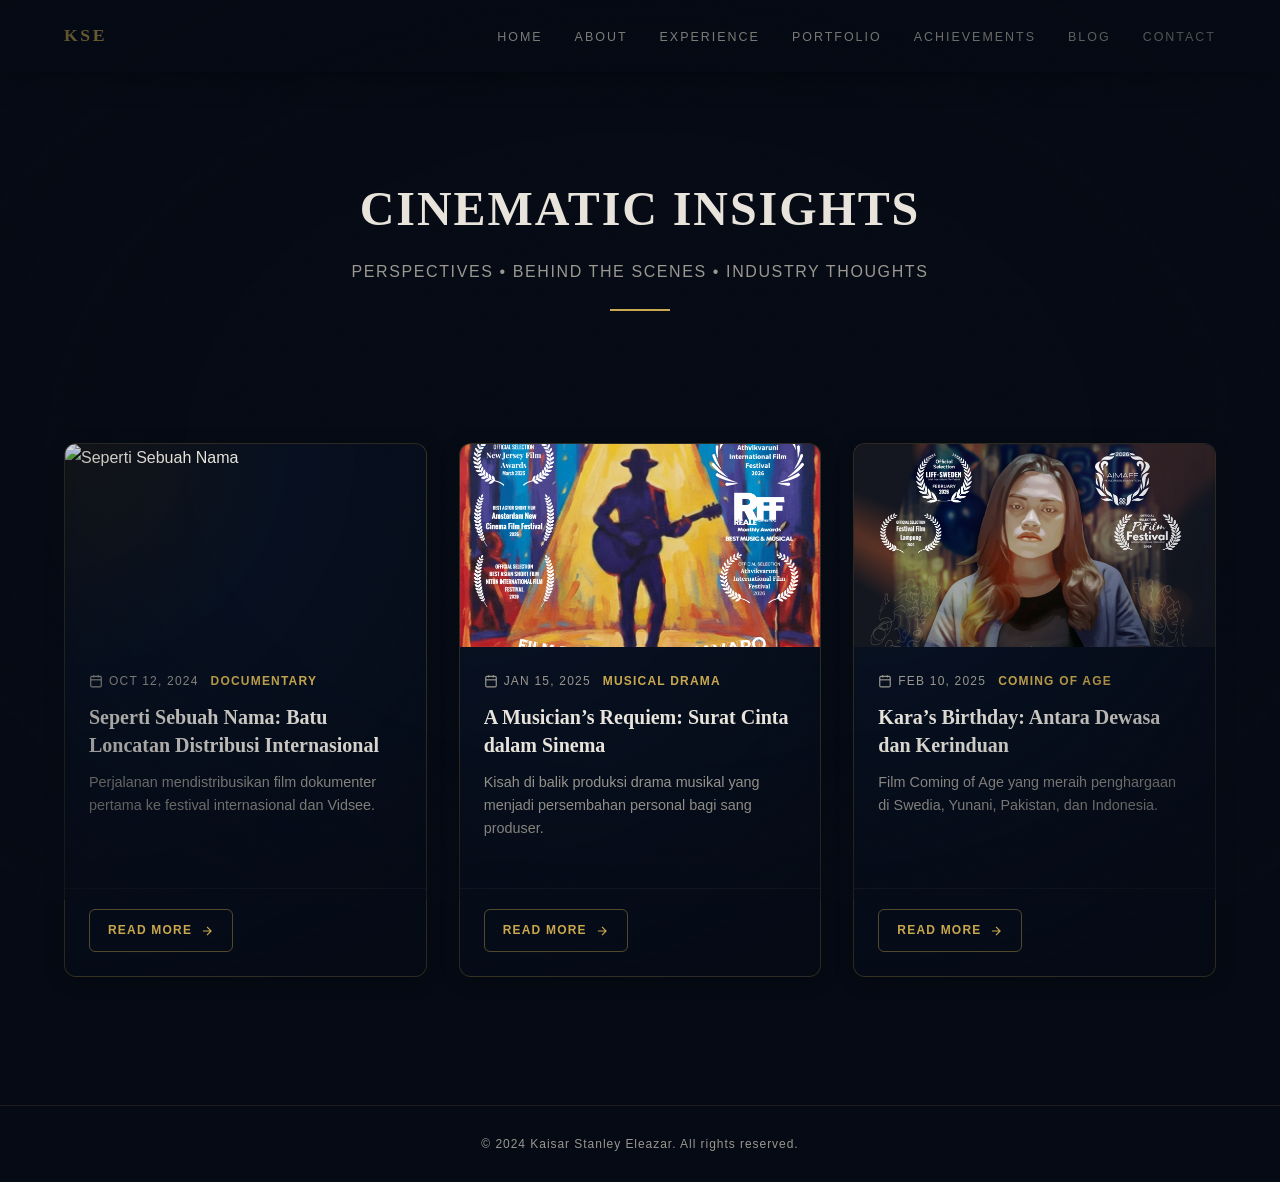
==== commit 702318c0: "update" ====
--- a/blog/index.html
+++ b/blog/index.html
@@ -57,9 +57,9 @@
           
           <!-- Article 1 -->
           <article class="blog-card reveal d1">
-            <a href="art-of-storytelling/" class="blog-card__link">
+            <a href="seperti-sebuah-nama/" class="blog-card__link">
               <div class="blog-card__img-wrap">
-                <img src="../assets/images/melukis-ikatan.jpg" alt="The Art of Storytelling" class="blog-card__img" />
+                <img src="../assets/images/ssn.png" alt="Seperti Sebuah Nama" class="blog-card__img" />
               </div>
               <div class="blog-card__body">
                 <div class="blog-card__meta">
@@ -67,11 +67,11 @@
                     <svg viewBox="0 0 24 24" width="14" height="14" fill="none" stroke="currentColor" stroke-width="2"><rect x="3" y="4" width="18" height="18" rx="2" ry="2"></rect><line x1="16" y1="2" x2="16" y2="6"></line><line x1="8" y1="2" x2="8" y2="6"></line><line x1="3" y1="10" x2="21" y2="10"></line></svg>
                     Oct 12, 2024
                   </span>
-                  <span class="blog-card__category">Production</span>
+                  <span class="blog-card__category">Documentary</span>
                 </div>
-                <h2 class="blog-card__title">The Art of Storytelling in Modern Independent Cinema</h2>
+                <h2 class="blog-card__title">Seperti Sebuah Nama: Batu Loncatan Distribusi Internasional</h2>
                 <p class="blog-card__excerpt">
-                  Discover the intricate balance between emotional depth and practical budgets when crafting independent films that truly resonate with wide audiences.
+                  Perjalanan mendistribusikan film dokumenter pertama ke festival internasional dan Vidsee.
                 </p>
               </div>
               <div class="blog-card__footer" style="padding: 0 24px 24px;">
@@ -86,21 +86,21 @@
 
           <!-- Article 2 -->
           <article class="blog-card reveal d2">
-            <a href="preserving-cultural-heritage/" class="blog-card__link">
+            <a href="musicians-requiem/" class="blog-card__link">
               <div class="blog-card__img-wrap">
-                <img src="../assets/images/rasindeu.jpg" alt="Cultural Heritage" class="blog-card__img" />
+                <img src="../assets/images/musicians-requiem-2.png" alt="A Musician's Requiem" class="blog-card__img" />
               </div>
               <div class="blog-card__body">
                 <div class="blog-card__meta">
                   <span class="blog-card__date">
                     <svg viewBox="0 0 24 24" width="14" height="14" fill="none" stroke="currentColor" stroke-width="2"><rect x="3" y="4" width="18" height="18" rx="2" ry="2"></rect><line x1="16" y1="2" x2="16" y2="6"></line><line x1="8" y1="2" x2="8" y2="6"></line><line x1="3" y1="10" x2="21" y2="10"></line></svg>
-                    Sep 05, 2024
+                    Jan 15, 2025
                   </span>
-                  <span class="blog-card__category">Culture</span>
+                  <span class="blog-card__category">Musical Drama</span>
                 </div>
-                <h2 class="blog-card__title">Preserving Cultural Heritage Through the Lens</h2>
+                <h2 class="blog-card__title">A Musician’s Requiem: Surat Cinta dalam Sinema</h2>
                 <p class="blog-card__excerpt">
-                  How we integrated authentic Sundanese traditions into a modern streaming format without losing the soul of the original mythos.
+                  Kisah di balik produksi drama musikal yang menjadi persembahan personal bagi sang produser.
                 </p>
               </div>
               <div class="blog-card__footer" style="padding: 0 24px 24px;">
@@ -114,22 +114,21 @@
 
           <!-- Article 3 -->
           <article class="blog-card reveal d3">
-            <a href="navigating-film-finance/" class="blog-card__link">
+            <a href="karas-birthday/" class="blog-card__link">
               <div class="blog-card__img-wrap">
-                <!-- Updated with real film image -->
-                <img src="../assets/images/musicians-requiem.jpg" alt="Film Finance" class="blog-card__img" />
+                <img src="../assets/images/kara.png" alt="Kara's Birthday" class="blog-card__img" />
               </div>
               <div class="blog-card__body">
                 <div class="blog-card__meta">
                   <span class="blog-card__date">
                     <svg viewBox="0 0 24 24" width="14" height="14" fill="none" stroke="currentColor" stroke-width="2"><rect x="3" y="4" width="18" height="18" rx="2" ry="2"></rect><line x1="16" y1="2" x2="16" y2="6"></line><line x1="8" y1="2" x2="8" y2="6"></line><line x1="3" y1="10" x2="21" y2="10"></line></svg>
-                    Aug 22, 2024
+                    Feb 10, 2025
                   </span>
-                  <span class="blog-card__category">Business</span>
+                  <span class="blog-card__category">Coming Of Age</span>
                 </div>
-                <h2 class="blog-card__title">Navigating Film Finance in South East Asia</h2>
+                <h2 class="blog-card__title">Kara’s Birthday: Antara Dewasa dan Kerinduan</h2>
                 <p class="blog-card__excerpt">
-                  A comprehensive look into securing funding, co-production treaties, and maximizing ROI for localized cinematic projects.
+                  Film Coming of Age yang meraih penghargaan di Swedia, Yunani, Pakistan, dan Indonesia.
                 </p>
               </div>
               <div class="blog-card__footer" style="padding: 0 24px 24px;">
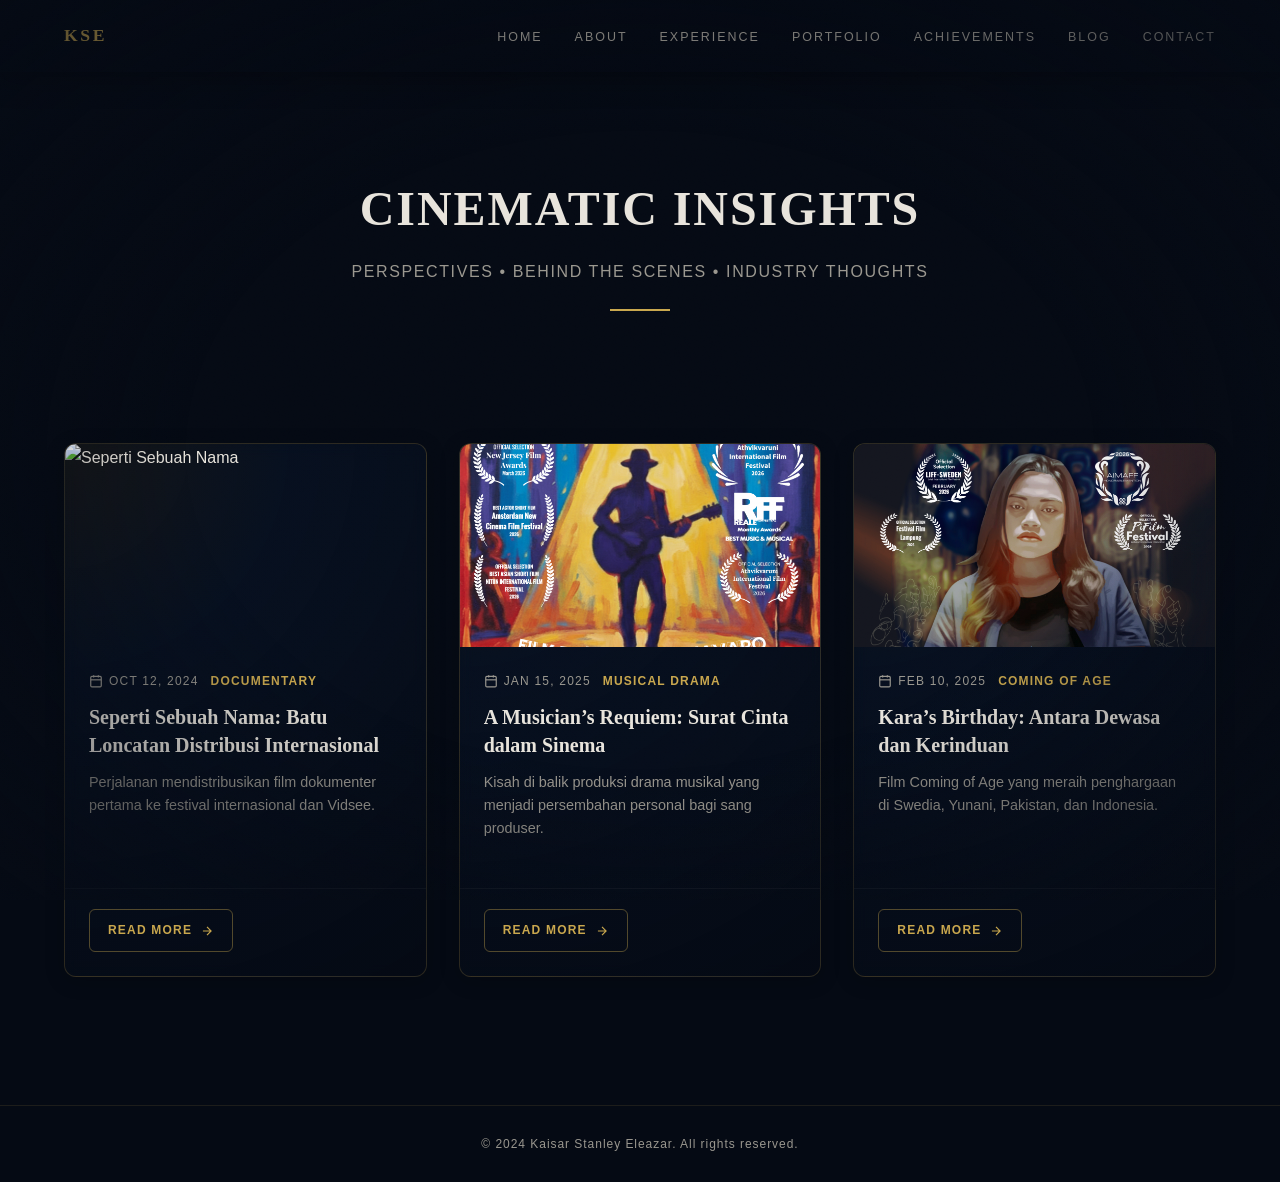
==== commit 73718916: "update" ====
--- a/blog/index.html
+++ b/blog/index.html
@@ -8,6 +8,7 @@
       name="description"
       content="Insights, behind-the-scenes stories, and perspectives on film production and creative industry by Kaisar Stanley Eleazar."
     />
+    <link rel="icon" type="image/png" href="../assets/images/logo-icon.png" />
     <link rel="preconnect" href="https://fonts.googleapis.com" />
     <link rel="preconnect" href="https://fonts.gstatic.com" crossorigin />
     <link
--- a/css/style.css
+++ b/css/style.css
@@ -467,10 +467,19 @@
   align-items: center;
   overflow: hidden;
   background-color: #050a14;
+}
+
+.hero__bg {
+  position: absolute;
+  inset: -50px; /* Bleed for parallax */
   background-image: url("../assets/images/hero-bg.jpg");
   background-position: center;
   background-size: cover;
   background-repeat: no-repeat;
+  z-index: 0;
+  pointer-events: none;
+  transform: translate(0, 0); /* Initial state */
+  will-change: transform;
 }
 
 .hero__particles {
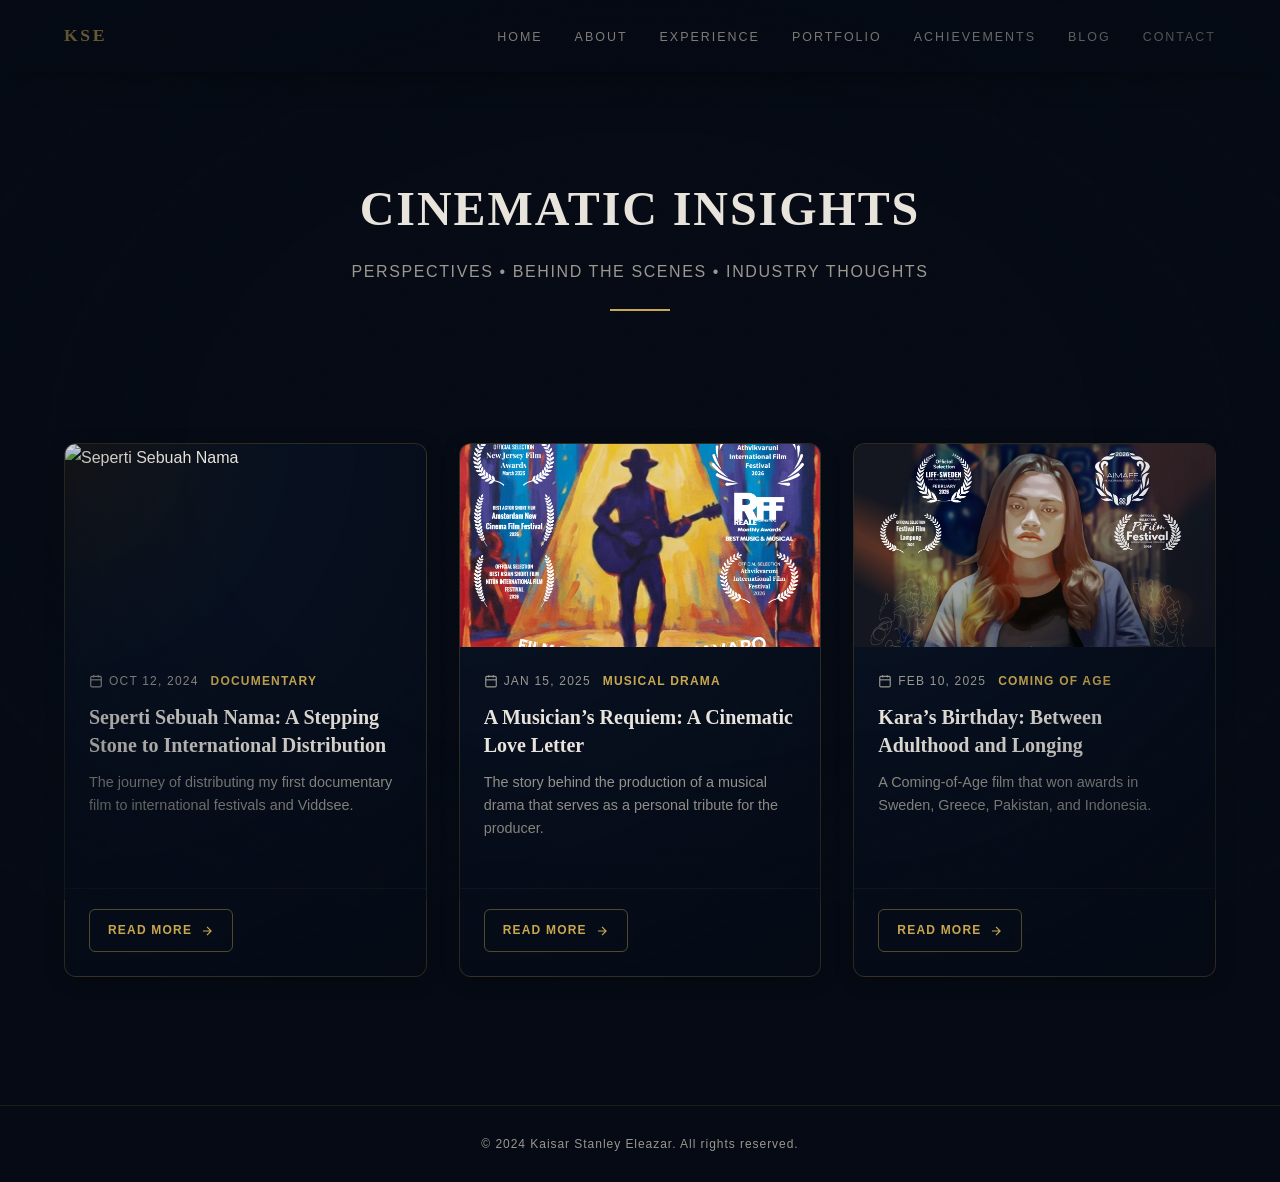
==== commit b3c7ab90: "update" ====
--- a/blog/index.html
+++ b/blog/index.html
@@ -70,9 +70,9 @@
                   </span>
                   <span class="blog-card__category">Documentary</span>
                 </div>
-                <h2 class="blog-card__title">Seperti Sebuah Nama: Batu Loncatan Distribusi Internasional</h2>
+                <h2 class="blog-card__title">Seperti Sebuah Nama: A Stepping Stone to International Distribution</h2>
                 <p class="blog-card__excerpt">
-                  Perjalanan mendistribusikan film dokumenter pertama ke festival internasional dan Vidsee.
+                  The journey of distributing my first documentary film to international festivals and Viddsee.
                 </p>
               </div>
               <div class="blog-card__footer" style="padding: 0 24px 24px;">
@@ -99,9 +99,9 @@
                   </span>
                   <span class="blog-card__category">Musical Drama</span>
                 </div>
-                <h2 class="blog-card__title">A Musician’s Requiem: Surat Cinta dalam Sinema</h2>
+                <h2 class="blog-card__title">A Musician’s Requiem: A Cinematic Love Letter</h2>
                 <p class="blog-card__excerpt">
-                  Kisah di balik produksi drama musikal yang menjadi persembahan personal bagi sang produser.
+                  The story behind the production of a musical drama that serves as a personal tribute for the producer.
                 </p>
               </div>
               <div class="blog-card__footer" style="padding: 0 24px 24px;">
@@ -127,9 +127,9 @@
                   </span>
                   <span class="blog-card__category">Coming Of Age</span>
                 </div>
-                <h2 class="blog-card__title">Kara’s Birthday: Antara Dewasa dan Kerinduan</h2>
+                <h2 class="blog-card__title">Kara’s Birthday: Between Adulthood and Longing</h2>
                 <p class="blog-card__excerpt">
-                  Film Coming of Age yang meraih penghargaan di Swedia, Yunani, Pakistan, dan Indonesia.
+                  A Coming-of-Age film that won awards in Sweden, Greece, Pakistan, and Indonesia.
                 </p>
               </div>
               <div class="blog-card__footer" style="padding: 0 24px 24px;">
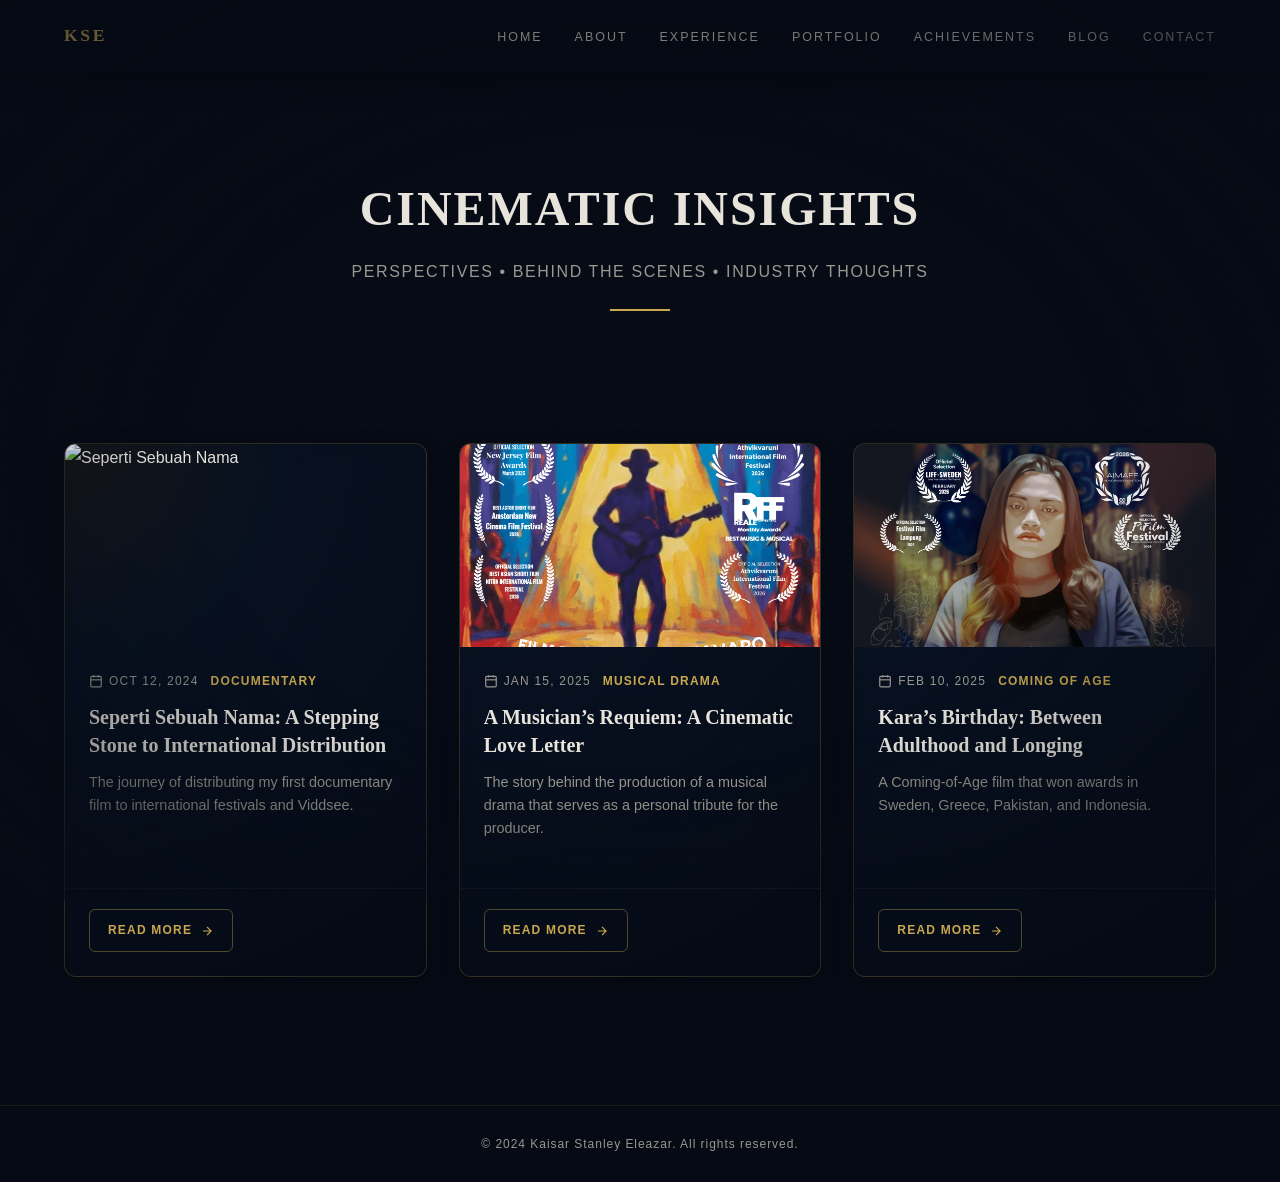
==== commit da66e66b: "update" ====
--- a/blog/index.html
+++ b/blog/index.html
@@ -8,7 +8,23 @@
       name="description"
       content="Insights, behind-the-scenes stories, and perspectives on film production and creative industry by Kaisar Stanley Eleazar."
     />
-    <link rel="icon" type="image/png" href="../assets/images/logo-icon.png" />
+    
+    <!-- Open Graph -->
+    <meta property="og:title" content="Cinematic Insights — Film Producer Blog" />
+    <meta property="og:description" content="Insights, behind-the-scenes stories, and perspectives on film production by Kaisar Stanley Eleazar." />
+    <meta property="og:type" content="article" />
+    <meta property="og:url" content="https://kaisarstanley.web.id/blog/" />
+    <meta property="og:image" content="https://kaisarstanley.web.id/assets/images/foto-producer.jpg" />
+    
+    <!-- Twitter -->
+    <meta name="twitter:card" content="summary_large_image" />
+    <meta name="twitter:title" content="Cinematic Insights — Film Producer Blog" />
+    <meta name="twitter:description" content="Insights, behind-the-scenes stories, and perspectives on film production by Kaisar Stanley Eleazar." />
+    <meta name="twitter:image" content="https://kaisarstanley.web.id/assets/images/foto-producer.jpg" />
+    <link rel="icon" type="image/png" href="../assets/images/logo-icon.png" sizes="16x16" />
+    <link rel="icon" type="image/png" href="../assets/images/logo-icon.png" sizes="32x32" />
+    <link rel="icon" type="image/png" href="../assets/images/logo-icon.png" sizes="48x48" />
+    <link rel="apple-touch-icon" href="../assets/images/logo-icon.png" />
     <link rel="preconnect" href="https://fonts.googleapis.com" />
     <link rel="preconnect" href="https://fonts.gstatic.com" crossorigin />
     <link
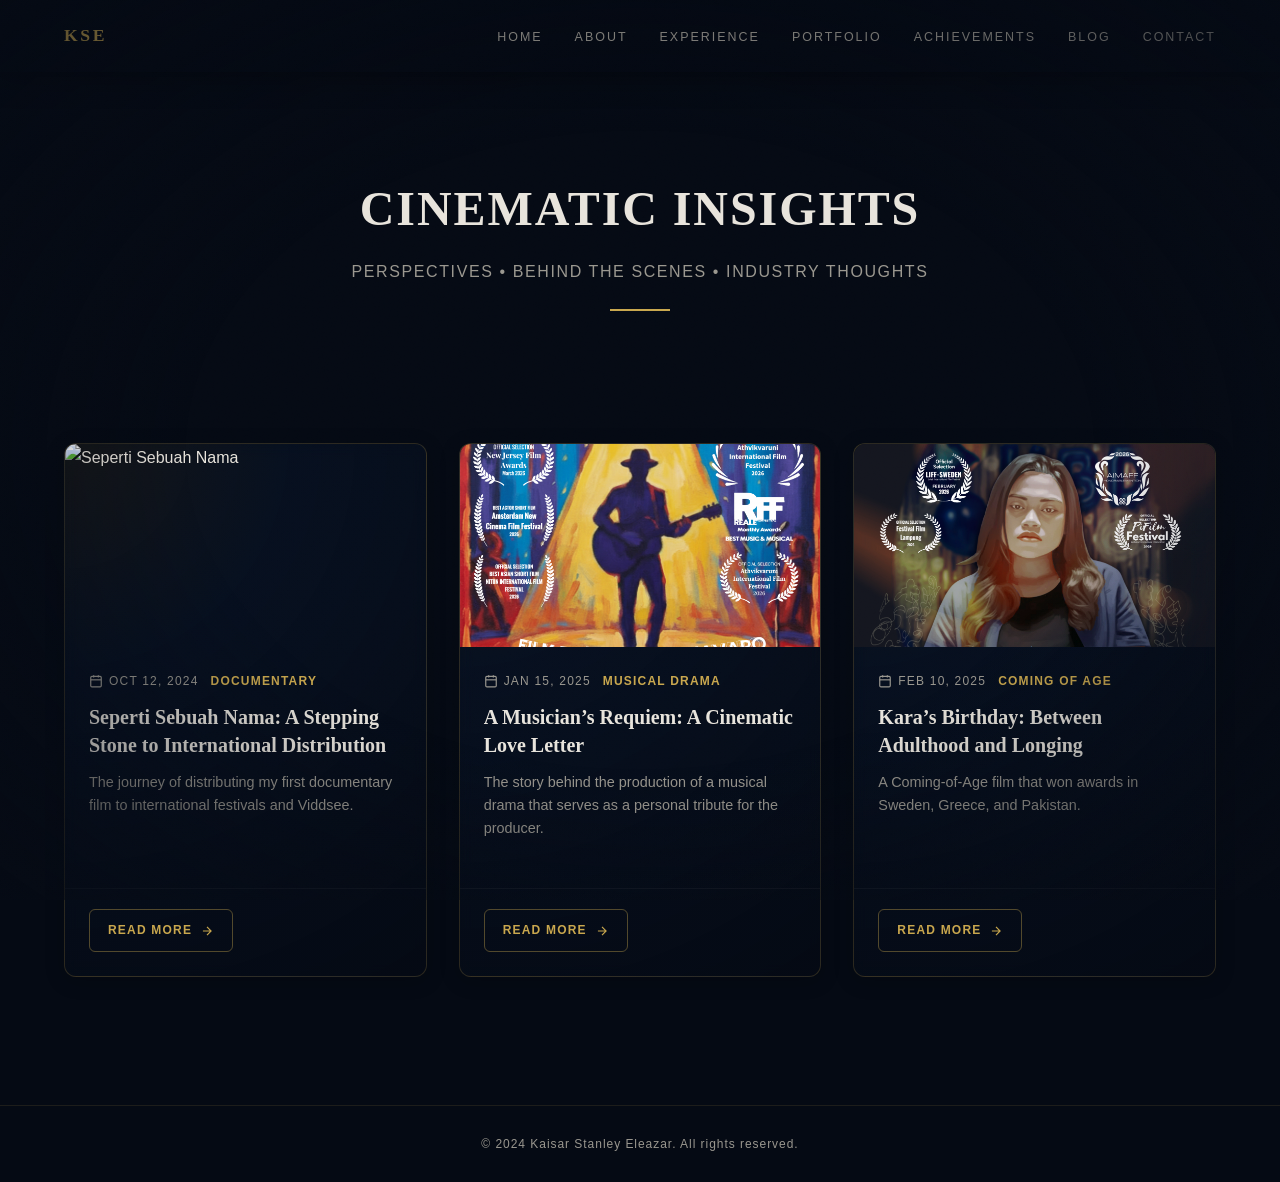
==== commit ce9147f2: "update" ====
--- a/blog/index.html
+++ b/blog/index.html
@@ -1,4 +1,4 @@
-<!DOCTYPE html>
+<!doctype html>
 <html lang="en">
   <head>
     <meta charset="UTF-8" />
@@ -8,22 +8,55 @@
       name="description"
       content="Insights, behind-the-scenes stories, and perspectives on film production and creative industry by Kaisar Stanley Eleazar."
     />
-    
+
     <!-- Open Graph -->
-    <meta property="og:title" content="Cinematic Insights — Film Producer Blog" />
-    <meta property="og:description" content="Insights, behind-the-scenes stories, and perspectives on film production by Kaisar Stanley Eleazar." />
+    <meta
+      property="og:title"
+      content="Cinematic Insights — Film Producer Blog"
+    />
+    <meta
+      property="og:description"
+      content="Insights, behind-the-scenes stories, and perspectives on film production by Kaisar Stanley Eleazar."
+    />
     <meta property="og:type" content="article" />
     <meta property="og:url" content="https://kaisarstanley.web.id/blog/" />
-    <meta property="og:image" content="https://kaisarstanley.web.id/assets/images/foto-producer.jpg" />
-    
+    <meta
+      property="og:image"
+      content="https://kaisarstanley.web.id/assets/images/foto-producer.jpg"
+    />
+
     <!-- Twitter -->
     <meta name="twitter:card" content="summary_large_image" />
-    <meta name="twitter:title" content="Cinematic Insights — Film Producer Blog" />
-    <meta name="twitter:description" content="Insights, behind-the-scenes stories, and perspectives on film production by Kaisar Stanley Eleazar." />
-    <meta name="twitter:image" content="https://kaisarstanley.web.id/assets/images/foto-producer.jpg" />
-    <link rel="icon" type="image/png" href="../assets/images/logo-icon.png" sizes="16x16" />
-    <link rel="icon" type="image/png" href="../assets/images/logo-icon.png" sizes="32x32" />
-    <link rel="icon" type="image/png" href="../assets/images/logo-icon.png" sizes="48x48" />
+    <meta
+      name="twitter:title"
+      content="Cinematic Insights — Film Producer Blog"
+    />
+    <meta
+      name="twitter:description"
+      content="Insights, behind-the-scenes stories, and perspectives on film production by Kaisar Stanley Eleazar."
+    />
+    <meta
+      name="twitter:image"
+      content="https://kaisarstanley.web.id/assets/images/foto-producer.jpg"
+    />
+    <link
+      rel="icon"
+      type="image/png"
+      href="../assets/images/logo-icon.png"
+      sizes="16x16"
+    />
+    <link
+      rel="icon"
+      type="image/png"
+      href="../assets/images/logo-icon.png"
+      sizes="32x32"
+    />
+    <link
+      rel="icon"
+      type="image/png"
+      href="../assets/images/logo-icon.png"
+      sizes="48x48"
+    />
     <link rel="apple-touch-icon" href="../assets/images/logo-icon.png" />
     <link rel="preconnect" href="https://fonts.googleapis.com" />
     <link rel="preconnect" href="https://fonts.gstatic.com" crossorigin />
@@ -38,7 +71,12 @@
     <div class="vignette" aria-hidden="true"></div>
 
     <!-- ========== NAVBAR ========== -->
-    <nav class="navbar navbar--solid" id="navbar" role="navigation" aria-label="Main navigation">
+    <nav
+      class="navbar navbar--solid"
+      id="navbar"
+      role="navigation"
+      aria-label="Main navigation"
+    >
       <div class="container navbar__inner">
         <a href="../" class="navbar__logo" id="navLogo">KSE</a>
         <ul class="navbar__links" id="navLinks">
@@ -46,84 +84,164 @@
           <li><a href="../#about" class="navbar__link">About</a></li>
           <li><a href="../#experience" class="navbar__link">Experience</a></li>
           <li><a href="../#portfolio" class="navbar__link">Portfolio</a></li>
-          <li><a href="../#achievements" class="navbar__link">Achievements</a></li>
+          <li>
+            <a href="../#achievements" class="navbar__link">Achievements</a>
+          </li>
           <li><a href="./" class="navbar__link active">Blog</a></li>
           <li><a href="../#contact" class="navbar__link">Contact</a></li>
         </ul>
-        <button class="hamburger" id="hamburger" aria-label="Toggle menu" aria-expanded="false">
+        <button
+          class="hamburger"
+          id="hamburger"
+          aria-label="Toggle menu"
+          aria-expanded="false"
+        >
           <span></span><span></span><span></span>
         </button>
       </div>
     </nav>
 
     <!-- ========== BLOG HERO ========== -->
-    <section class="blog-hero section-pad" style="padding-top: 180px; padding-bottom: 60px;">
+    <section
+      class="blog-hero section-pad"
+      style="padding-top: 180px; padding-bottom: 60px"
+    >
       <div class="container">
         <div class="section-header reveal text-center">
           <h1 class="heading-lg">Cinematic Insights</h1>
-          <p class="subtitle" style="margin-left: auto; margin-right: auto; text-align: center;">Perspectives &bull; Behind The Scenes &bull; Industry Thoughts</p>
-          <hr class="section-divider" style="margin: 24px auto;" />
+          <p
+            class="subtitle"
+            style="margin-left: auto; margin-right: auto; text-align: center"
+          >
+            Perspectives &bull; Behind The Scenes &bull; Industry Thoughts
+          </p>
+          <hr class="section-divider" style="margin: 24px auto" />
         </div>
       </div>
     </section>
 
     <!-- ========== BLOG LISTING ========== -->
-    <section class="blog-listing section-pad" style="padding-top: 0;">
+    <section class="blog-listing section-pad" style="padding-top: 0">
       <div class="container">
         <div class="blog-listing__grid">
-          
           <!-- Article 1 -->
           <article class="blog-card reveal d1">
             <a href="seperti-sebuah-nama/" class="blog-card__link">
               <div class="blog-card__img-wrap">
-                <img src="../assets/images/ssn.png" alt="Seperti Sebuah Nama" class="blog-card__img" />
+                <img
+                  src="../assets/images/ssn.png"
+                  alt="Seperti Sebuah Nama"
+                  class="blog-card__img"
+                />
               </div>
               <div class="blog-card__body">
                 <div class="blog-card__meta">
                   <span class="blog-card__date">
-                    <svg viewBox="0 0 24 24" width="14" height="14" fill="none" stroke="currentColor" stroke-width="2"><rect x="3" y="4" width="18" height="18" rx="2" ry="2"></rect><line x1="16" y1="2" x2="16" y2="6"></line><line x1="8" y1="2" x2="8" y2="6"></line><line x1="3" y1="10" x2="21" y2="10"></line></svg>
+                    <svg
+                      viewBox="0 0 24 24"
+                      width="14"
+                      height="14"
+                      fill="none"
+                      stroke="currentColor"
+                      stroke-width="2"
+                    >
+                      <rect
+                        x="3"
+                        y="4"
+                        width="18"
+                        height="18"
+                        rx="2"
+                        ry="2"
+                      ></rect>
+                      <line x1="16" y1="2" x2="16" y2="6"></line>
+                      <line x1="8" y1="2" x2="8" y2="6"></line>
+                      <line x1="3" y1="10" x2="21" y2="10"></line>
+                    </svg>
                     Oct 12, 2024
                   </span>
                   <span class="blog-card__category">Documentary</span>
                 </div>
-                <h2 class="blog-card__title">Seperti Sebuah Nama: A Stepping Stone to International Distribution</h2>
+                <h2 class="blog-card__title">
+                  Seperti Sebuah Nama: A Stepping Stone to International
+                  Distribution
+                </h2>
                 <p class="blog-card__excerpt">
-                  The journey of distributing my first documentary film to international festivals and Viddsee.
+                  The journey of distributing my first documentary film to
+                  international festivals and Viddsee.
                 </p>
               </div>
-              <div class="blog-card__footer" style="padding: 0 24px 24px;">
+              <div class="blog-card__footer" style="padding: 0 24px 24px">
                 <div class="blog-card__readmore">
                   Read More
-                  <svg viewBox="0 0 24 24" fill="none" stroke="currentColor" stroke-width="2"><path d="M5 12h14M12 5l7 7-7 7"/></svg>
+                  <svg
+                    viewBox="0 0 24 24"
+                    fill="none"
+                    stroke="currentColor"
+                    stroke-width="2"
+                  >
+                    <path d="M5 12h14M12 5l7 7-7 7" />
+                  </svg>
                 </div>
               </div>
             </a>
           </article>
-
 
           <!-- Article 2 -->
           <article class="blog-card reveal d2">
             <a href="musicians-requiem/" class="blog-card__link">
               <div class="blog-card__img-wrap">
-                <img src="../assets/images/musicians-requiem-2.png" alt="A Musician's Requiem" class="blog-card__img" />
+                <img
+                  src="../assets/images/musicians-requiem-2.png"
+                  alt="A Musician's Requiem"
+                  class="blog-card__img"
+                />
               </div>
               <div class="blog-card__body">
                 <div class="blog-card__meta">
                   <span class="blog-card__date">
-                    <svg viewBox="0 0 24 24" width="14" height="14" fill="none" stroke="currentColor" stroke-width="2"><rect x="3" y="4" width="18" height="18" rx="2" ry="2"></rect><line x1="16" y1="2" x2="16" y2="6"></line><line x1="8" y1="2" x2="8" y2="6"></line><line x1="3" y1="10" x2="21" y2="10"></line></svg>
+                    <svg
+                      viewBox="0 0 24 24"
+                      width="14"
+                      height="14"
+                      fill="none"
+                      stroke="currentColor"
+                      stroke-width="2"
+                    >
+                      <rect
+                        x="3"
+                        y="4"
+                        width="18"
+                        height="18"
+                        rx="2"
+                        ry="2"
+                      ></rect>
+                      <line x1="16" y1="2" x2="16" y2="6"></line>
+                      <line x1="8" y1="2" x2="8" y2="6"></line>
+                      <line x1="3" y1="10" x2="21" y2="10"></line>
+                    </svg>
                     Jan 15, 2025
                   </span>
                   <span class="blog-card__category">Musical Drama</span>
                 </div>
-                <h2 class="blog-card__title">A Musician’s Requiem: A Cinematic Love Letter</h2>
+                <h2 class="blog-card__title">
+                  A Musician’s Requiem: A Cinematic Love Letter
+                </h2>
                 <p class="blog-card__excerpt">
-                  The story behind the production of a musical drama that serves as a personal tribute for the producer.
+                  The story behind the production of a musical drama that serves
+                  as a personal tribute for the producer.
                 </p>
               </div>
-              <div class="blog-card__footer" style="padding: 0 24px 24px;">
+              <div class="blog-card__footer" style="padding: 0 24px 24px">
                 <div class="blog-card__readmore">
                   Read More
-                  <svg viewBox="0 0 24 24" fill="none" stroke="currentColor" stroke-width="2"><path d="M5 12h14M12 5l7 7-7 7"/></svg>
+                  <svg
+                    viewBox="0 0 24 24"
+                    fill="none"
+                    stroke="currentColor"
+                    stroke-width="2"
+                  >
+                    <path d="M5 12h14M12 5l7 7-7 7" />
+                  </svg>
                 </div>
               </div>
             </a>
@@ -133,30 +251,62 @@
           <article class="blog-card reveal d3">
             <a href="karas-birthday/" class="blog-card__link">
               <div class="blog-card__img-wrap">
-                <img src="../assets/images/kara.png" alt="Kara's Birthday" class="blog-card__img" />
+                <img
+                  src="../assets/images/kara.png"
+                  alt="Kara's Birthday"
+                  class="blog-card__img"
+                />
               </div>
               <div class="blog-card__body">
                 <div class="blog-card__meta">
                   <span class="blog-card__date">
-                    <svg viewBox="0 0 24 24" width="14" height="14" fill="none" stroke="currentColor" stroke-width="2"><rect x="3" y="4" width="18" height="18" rx="2" ry="2"></rect><line x1="16" y1="2" x2="16" y2="6"></line><line x1="8" y1="2" x2="8" y2="6"></line><line x1="3" y1="10" x2="21" y2="10"></line></svg>
+                    <svg
+                      viewBox="0 0 24 24"
+                      width="14"
+                      height="14"
+                      fill="none"
+                      stroke="currentColor"
+                      stroke-width="2"
+                    >
+                      <rect
+                        x="3"
+                        y="4"
+                        width="18"
+                        height="18"
+                        rx="2"
+                        ry="2"
+                      ></rect>
+                      <line x1="16" y1="2" x2="16" y2="6"></line>
+                      <line x1="8" y1="2" x2="8" y2="6"></line>
+                      <line x1="3" y1="10" x2="21" y2="10"></line>
+                    </svg>
                     Feb 10, 2025
                   </span>
                   <span class="blog-card__category">Coming Of Age</span>
                 </div>
-                <h2 class="blog-card__title">Kara’s Birthday: Between Adulthood and Longing</h2>
+                <h2 class="blog-card__title">
+                  Kara’s Birthday: Between Adulthood and Longing
+                </h2>
                 <p class="blog-card__excerpt">
-                  A Coming-of-Age film that won awards in Sweden, Greece, Pakistan, and Indonesia.
+                  A Coming-of-Age film that won awards in Sweden, Greece, and
+                  Pakistan.
                 </p>
               </div>
-              <div class="blog-card__footer" style="padding: 0 24px 24px;">
+              <div class="blog-card__footer" style="padding: 0 24px 24px">
                 <div class="blog-card__readmore">
                   Read More
-                  <svg viewBox="0 0 24 24" fill="none" stroke="currentColor" stroke-width="2"><path d="M5 12h14M12 5l7 7-7 7"/></svg>
+                  <svg
+                    viewBox="0 0 24 24"
+                    fill="none"
+                    stroke="currentColor"
+                    stroke-width="2"
+                  >
+                    <path d="M5 12h14M12 5l7 7-7 7" />
+                  </svg>
                 </div>
               </div>
             </a>
           </article>
-
         </div>
       </div>
     </section>
@@ -178,7 +328,9 @@
     <!-- ========== FOOTER ========== -->
     <footer class="footer" role="contentinfo">
       <div class="container">
-        <p class="footer__text">&copy; 2024 Kaisar Stanley Eleazar. All rights reserved.</p>
+        <p class="footer__text">
+          &copy; 2024 Kaisar Stanley Eleazar. All rights reserved.
+        </p>
       </div>
     </footer>
 
--- a/css/style.css
+++ b/css/style.css
@@ -2683,10 +2683,12 @@
   position: relative;
   width: 100%;
   max-width: 1000px;
+  max-height: 90vh;
   background: var(--bg-card);
   border: 1px solid var(--border);
   border-radius: 16px;
-  overflow: hidden;
+  overflow-y: auto;
+  overflow-x: hidden;
   z-index: 2;
   transform: scale(0.9) translateY(20px);
   transition: transform 0.5s cubic-bezier(0.34, 1.56, 0.64, 1);
